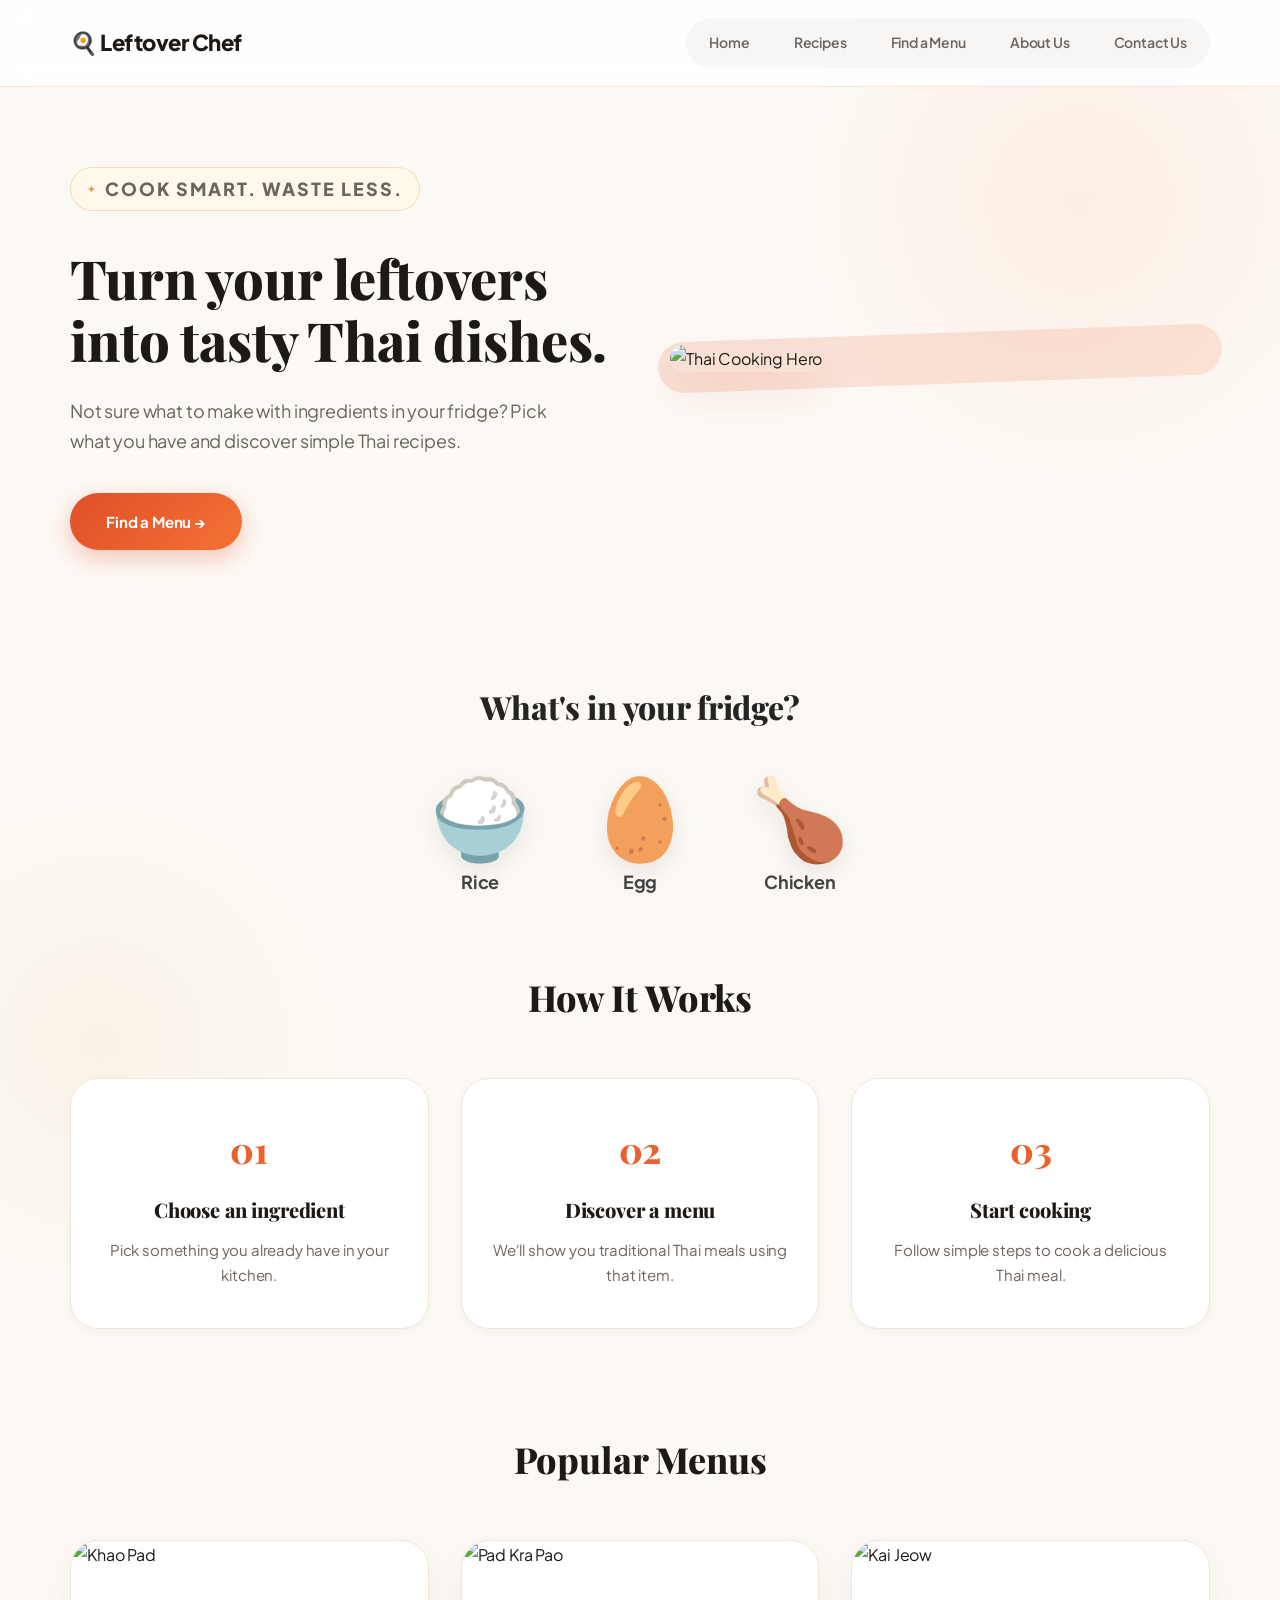
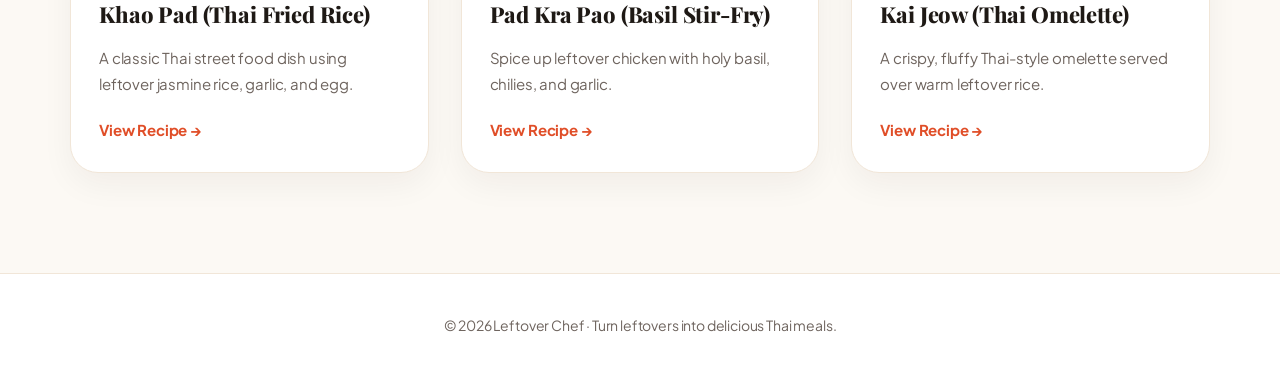
==== Leftover Chef/index.html @ 94677bb2 "Add files via upload" ====
<!DOCTYPE html>
<html lang="en">
<head>
    <meta charset="UTF-8">
    <meta name="viewport" content="width=device-width, initial-scale=1.0">
    <title>Leftover Chef - Turn Leftovers into Thai Meals</title>
    <link rel="stylesheet" href="style.css">
    <style>
        /* =========================================
           CARDLESS ANIMATED INGREDIENTS (NO KEYFRAMES)
           ========================================= */

        .animated-ingredients-container {
            max-width: 1000px;
            margin: 0 auto;
            padding: 50px 20px;
            text-align: center;
        }

        .animated-ingredients-container h2 {
            font-size: 32px;
            color: #242424;
            margin-bottom: 40px;
        }

        .ingredient-icon-group {
            display: flex;
            justify-content: center;
            align-items: center;
            gap: 60px;
            flex-wrap: wrap;
        }

        /* Individual Ingredient Link Wrappers */
        .ingredient-item {
            display: flex;
            flex-direction: column;
            align-items: center;
            text-decoration: none;
            color: #292929;
            cursor: pointer;
        }

        /* Raw Floating Icon Styling & Spring Transition */
        .ingredient-emoji {
            font-size: 80px;
            line-height: 1;
            margin-bottom: 12px;
            display: inline-block;
            filter: drop-shadow(0 8px 12px rgba(0, 0, 0, 0.08));
            /* Smooth spring physical movement */
            transition: transform 0.35s cubic-bezier(0.34, 1.56, 0.64, 1),
                        filter 0.35s ease;
        }

        .ingredient-label {
            font-size: 18px;
            font-weight: bold;
            color: #444;
            transition: color 0.3s ease, transform 0.3s ease;
        }

        /* Hover & Tap Movements for Each Specific Ingredient */
        
        /* 1. Rice Bowl: Lifts and tilts right */
        .ingredient-item:nth-child(1):hover .ingredient-emoji {
            transform: translateY(-16px) rotate(14deg) scale(1.25);
            filter: drop-shadow(0 16px 20px rgba(232, 93, 4, 0.25));
        }

        /* 2. Egg: Bounces high and tilts left */
        .ingredient-item:nth-child(2):hover .ingredient-emoji {
            transform: translateY(-20px) rotate(-18deg) scale(1.3);
            filter: drop-shadow(0 18px 22px rgba(232, 93, 4, 0.3));
        }

        /* 3. Chicken: Pops up and expands */
        .ingredient-item:nth-child(3):hover .ingredient-emoji {
            transform: translateY(-16px) rotate(12deg) scale(1.25);
            filter: drop-shadow(0 16px 20px rgba(232, 93, 4, 0.25));
        }

        /* Label Color Change on Hover */
        .ingredient-item:hover .ingredient-label {
            color: #e85d04;
            transform: translateY(-4px);
        }

        /* Responsive spacing for smaller screens */
        @media (max-width: 600px) {
            .ingredient-icon-group {
                gap: 35px;
            }
            .ingredient-emoji {
                font-size: 65px;
            }
        }
    </style>
</head>
<body>

    <header>
        <nav>
    <div class="logo">🍳 Leftover Chef</div>
    <div class="nav-links">
        <a href="index.html">Home</a>
        <a href="recipes.html">Recipes</a>
        <a href="ingredients.html">Find a Menu</a>
        <a href="about.html">About Us</a>
        <a href="contact.html">Contact Us</a>
    </div>
</nav>
    </header>

    <main>
        <section class="hero">
            <div class="hero-content">
                <p class="subtitle">COOK SMART. WASTE LESS.</p>
                <h1>Turn your leftovers into tasty Thai dishes.</h1>
                <p>Not sure what to make with ingredients in your fridge? Pick what you have and discover simple Thai recipes.</p>
                <a href="ingredients.html" class="button">Find a Menu →</a>
            </div>
            <div class="hero-image">
                <img src="https://img.magnific.com/free-photo/top-view-cropped-hands-senior-cook-unrecognizable-cutting-carrot-cooking-vegetable-stew_1098-20510.jpg?semt=ais_test_b&w=740&q=80" alt="Thai Cooking Hero">
            </div>
        </section>

        <!-- ==================== PURE ANIMATED INGREDIENTS (NO CARDS) ==================== -->
        <section class="animated-ingredients-container">
            <h2>What's in your fridge?</h2>
            <div class="ingredient-icon-group">
                
                <!-- Rice -->
                <a href="recipes.html#rice-recipes" class="ingredient-item">
                    <span class="ingredient-emoji">🍚</span>
                    <span class="ingredient-label">Rice</span>
                </a>

                <!-- Egg -->
                <a href="recipes.html#egg-recipes" class="ingredient-item">
                    <span class="ingredient-emoji">🥚</span>
                    <span class="ingredient-label">Egg</span>
                </a>

                <!-- Chicken -->
                <a href="recipes.html#chicken-recipes" class="ingredient-item">
                    <span class="ingredient-emoji">🍗</span>
                    <span class="ingredient-label">Chicken</span>
                </a>

            </div>
        </section>

        <section class="how-it-works">
            <h2>How It Works</h2>
            <div class="steps">
                <div class="step">
                    <span>01</span>
                    <h3>Choose an ingredient</h3>
                    <p>Pick something you already have in your kitchen.</p>
                </div>
                <div class="step">
                    <span>02</span>
                    <h3>Discover a menu</h3>
                    <p>We'll show you traditional Thai meals using that item.</p>
                </div>
                <div class="step">
                    <span>03</span>
                    <h3>Start cooking</h3>
                    <p>Follow simple steps to cook a delicious Thai meal.</p>
                </div>
            </div>
        </section>

        <section class="popular-recipes">
            <h2>Popular Menus</h2>
            <div class="recipe-cards">
                <div class="recipe-card">
                    <img src="https://thecinnamonjar.com/wp-content/uploads/2023/01/cooked-khao-pad-in-frying-pan.jpg" alt="Khao Pad">
                    <div class="recipe-info">
                        <h3>Khao Pad (Thai Fried Rice)</h3>
                        <p>A classic Thai street food dish using leftover jasmine rice, garlic, and egg.</p>
                        <a href="recipes.html#khao-pad">View Recipe →</a>
                    </div>
                </div>
                <div class="recipe-card">
                    <img src="https://thewoksoflife.com/wp-content/uploads/2016/09/pad-kra-pao-7.jpg" alt="Pad Kra Pao">
                    <div class="recipe-info">
                        <h3>Pad Kra Pao (Basil Stir-Fry)</h3>
                        <p>Spice up leftover chicken with holy basil, chilies, and garlic.</p>
                        <a href="recipes.html#pad-kra-pao">View Recipe →</a>
                    </div>
                </div>
                <div class="recipe-card">
                    <img src="https://www.cookingwithnart.com/wp-content/uploads/2020/02/Thai-Omelet-Kai-Jeow-2.jpg" alt="Kai Jeow">
                    <div class="recipe-info">
                        <h3>Kai Jeow (Thai Omelette)</h3>
                        <p>A crispy, fluffy Thai-style omelette served over warm leftover rice.</p>
                        <a href="recipes.html#kai-jeow">View Recipe →</a>
                    </div>
                </div>
            </div>
        </section>
    </main>

    <footer>
        <p>© 2026 Leftover Chef · Turn leftovers into delicious Thai meals.</p>
    </footer>

</body>
</html>
---- Leftover Chef/style.css ----
/* =========================================
   THEME: MODERN THAI BISTRO (LUXURY SPICE)
   ========================================= */

@import url('https://fonts.googleapis.com/css2?family=Plus+Jakarta+Sans:wght@400;500;600;700;800&family=Playfair+Display:ital,wght@0,600;0,800;1,600&display=swap');

:root {
    /* Rich Warm Color Palette */
    --bg-main: #fcf9f4;
    --bg-card: #ffffff;
    --bg-glass: rgba(255, 255, 255, 0.85);
    
    --primary-accent: #e04e28;
    --primary-hover: #c43b17;
    --primary-gradient: linear-gradient(135deg, #e04e28 0%, #f37335 100%);
    
    --gold-accent: #d4a359;
    --gold-light: #fff8eb;
    
    --border-color: #f1e6d8;
    --border-accent: rgba(224, 78, 40, 0.15);
    
    --text-dark: #1e1915;
    --text-muted: #6e645e;
    --text-light: #9c9189;

    /* Custom Elevation & Shadows */
    --shadow-sm: 0 4px 12px rgba(30, 25, 21, 0.03);
    --shadow-md: 0 10px 30px rgba(30, 25, 21, 0.06);
    --shadow-lg: 0 20px 40px rgba(220, 78, 40, 0.12);
    --shadow-card: 0 12px 32px rgba(30, 25, 21, 0.05);

    --radius-sm: 12px;
    --radius-md: 20px;
    --radius-lg: 28px;
    --radius-full: 999px;

    --font-heading: 'Playfair Display', Georgia, serif;
    --font-body: 'Plus Jakarta Sans', -apple-system, BlinkMacSystemFont, sans-serif;
}

/* =========================================
   GENERAL RESET & STICKY FOOTER SETUP
   ========================================= */
* {
    margin: 0;
    padding: 0;
    box-sizing: border-box;
}

body {
    background-color: var(--bg-main);
    color: var(--text-dark);
    font-family: var(--font-body);
    line-height: 1.7;
    letter-spacing: -0.01em;
    display: flex;
    flex-direction: column;
    min-height: 100vh;
    overflow-x: hidden;
    position: relative;
}

/* Decorative Background Glow Ambient Effects */
body::before {
    content: '';
    position: absolute;
    top: -100px;
    right: -100px;
    width: 600px;
    height: 600px;
    background: radial-gradient(circle, rgba(243, 115, 53, 0.08) 0%, rgba(252, 249, 244, 0) 70%);
    pointer-events: none;
    z-index: -1;
}

body::after {
    content: '';
    position: absolute;
    top: 40%;
    left: -150px;
    width: 500px;
    height: 500px;
    background: radial-gradient(circle, rgba(212, 163, 89, 0.08) 0%, rgba(252, 249, 244, 0) 70%);
    pointer-events: none;
    z-index: -1;
}

main {
    flex: 1;
}

/* Custom Scrollbar Styling */
::-webkit-scrollbar {
    width: 10px;
}
::-webkit-scrollbar-track {
    background: var(--bg-main);
}
::-webkit-scrollbar-thumb {
    background: #e2d7c7;
    border-radius: var(--radius-full);
}
::-webkit-scrollbar-thumb:hover {
    background: var(--gold-accent);
}

/* =========================================
   TYPOGRAPHY ENHANCEMENTS
   ========================================= */
h1, h2, h3 {
    font-family: var(--font-heading);
    color: var(--text-dark);
    font-weight: 800;
}

.subtitle {
    display: inline-flex;
    align-items: center;
    gap: 8px;
    color: var(--primary-accent);
    font-family: var(--font-body);
    font-weight: 800;
    font-size: 12px;
    letter-spacing: 2px;
    margin-bottom: 12px;
    text-transform: uppercase;
    background: var(--gold-light);
    padding: 6px 16px;
    border-radius: var(--radius-full);
    border: 1px solid rgba(212, 163, 89, 0.3);
}

.subtitle::before {
    content: '✦';
    font-size: 10px;
    color: var(--gold-accent);
}

/* Page Header Decoration */
.page-header {
    text-align: center;
    padding: 60px 20px 40px;
    max-width: 800px;
    margin: 0 auto;
    position: relative;
}

.page-header h1 {
    font-size: 42px;
    letter-spacing: -0.5px;
    position: relative;
    display: inline-block;
}

.page-header h1::after {
    content: '';
    display: block;
    width: 50px;
    height: 3px;
    background: var(--primary-gradient);
    margin: 12px auto 0;
    border-radius: var(--radius-full);
}

.page-header p {
    color: var(--text-muted);
    margin-top: 14px;
    font-size: 18px;
}

/* =========================================
   NAVIGATION & HEADER
   ========================================= */
header {
    background: var(--bg-glass);
    backdrop-filter: blur(12px);
    -webkit-backdrop-filter: blur(12px);
    border-bottom: 1px solid var(--border-color);
    position: sticky;
    top: 0;
    z-index: 100;
}

nav {
    max-width: 1200px;
    margin: 0 auto;
    padding: 18px 30px;
    display: flex;
    justify-content: space-between;
    align-items: center;
}

.logo {
    font-size: 22px;
    font-weight: 800;
    color: var(--text-dark);
    display: flex;
    align-items: center;
    gap: 8px;
    letter-spacing: -0.5px;
}

.nav-links {
    display: flex;
    gap: 8px;
    background: rgba(0, 0, 0, 0.03);
    padding: 5px;
    border-radius: var(--radius-full);
}

.nav-links a {
    text-decoration: none;
    color: var(--text-muted);
    font-weight: 600;
    font-size: 14px;
    padding: 8px 18px;
    border-radius: var(--radius-full);
    transition: all 0.3s cubic-bezier(0.4, 0, 0.2, 1);
}

.nav-links a:hover {
    color: var(--primary-accent);
}

.nav-links a.active {
    background: var(--bg-card);
    color: var(--primary-accent);
    box-shadow: var(--shadow-sm);
    font-weight: 700;
}

/* =========================================
   HERO SECTION
   ========================================= */
.hero {
    max-width: 1200px;
    margin: 0 auto;
    padding: 80px 30px;
    display: flex;
    align-items: center;
    gap: 60px;
}

.hero-content {
    flex: 1;
}

.hero-content h1 {
    font-size: 54px;
    line-height: 1.15;
    margin-bottom: 24px;
}

.hero-content p {
    font-size: 18px;
    color: var(--text-muted);
    margin-bottom: 36px;
    max-width: 500px;
}

.hero-image {
    flex: 1;
    position: relative;
}

/* Decorative Backdrop Badge on Hero Image */
.hero-image::before {
    content: '';
    position: absolute;
    inset: -12px;
    background: var(--primary-gradient);
    border-radius: 32px;
    opacity: 0.15;
    transform: rotate(-2deg);
    z-index: 0;
}

.hero-image img {
    position: relative;
    z-index: 1;
    width: 100%;
    border-radius: 24px;
    box-shadow: var(--shadow-lg);
    object-fit: cover;
    transition: transform 0.5s cubic-bezier(0.16, 1, 0.3, 1);
}

.hero-image:hover img {
    transform: scale(1.02) translateY(-4px);
}

/* Buttons Styling */
.button {
    display: inline-flex;
    align-items: center;
    gap: 8px;
    background: var(--primary-gradient);
    color: #ffffff;
    padding: 16px 36px;
    border-radius: var(--radius-full);
    text-decoration: none;
    font-weight: 700;
    font-size: 15px;
    transition: all 0.3s ease;
    box-shadow: 0 8px 24px rgba(224, 78, 40, 0.3);
}

.button:hover {
    transform: translateY(-3px);
    box-shadow: 0 12px 28px rgba(224, 78, 40, 0.4);
}

/* =========================================
   FIND A MENU / INGREDIENT CARDS (ingredients.html)
   ========================================= */
.ingredients {
    max-width: 1200px;
    margin: 0 auto 100px;
    padding: 0 30px;
}

.ingredient-grid {
    display: grid;
    grid-template-columns: repeat(3, 1fr);
    gap: 32px;
    margin-top: 30px;
}

.ingredient-card {
    background: var(--bg-card);
    border: 1px solid var(--border-color);
    border-radius: var(--radius-lg);
    padding: 48px 32px;
    text-align: center;
    text-decoration: none;
    color: var(--text-dark);
    box-shadow: var(--shadow-card);
    transition: all 0.4s cubic-bezier(0.16, 1, 0.3, 1);
    display: flex;
    flex-direction: column;
    align-items: center;
    position: relative;
    overflow: hidden;
}

/* Subtle top glow bar on hover */
.ingredient-card::before {
    content: '';
    position: absolute;
    top: 0;
    left: 0;
    right: 0;
    height: 4px;
    background: var(--primary-gradient);
    opacity: 0;
    transition: opacity 0.3s ease;
}

.ingredient-card:hover {
    transform: translateY(-8px);
    border-color: var(--border-accent);
    box-shadow: 0 20px 40px rgba(30, 25, 21, 0.08);
}

.ingredient-card:hover::before {
    opacity: 1;
}

.ingredient-icon {
    font-size: 68px;
    margin-bottom: 20px;
    display: inline-block;
    filter: drop-shadow(0 10px 12px rgba(0, 0, 0, 0.08));
    transition: transform 0.4s cubic-bezier(0.34, 1.56, 0.64, 1);
}

.ingredient-card:hover .ingredient-icon {
    transform: scale(1.2) translateY(-6px) rotate(6deg);
}

.ingredient-card h3 {
    font-size: 24px;
    margin-bottom: 8px;
}

.ingredient-card p {
    color: var(--primary-accent);
    font-weight: 700;
    font-size: 15px;
    display: inline-flex;
    align-items: center;
    gap: 4px;
}

/* =========================================
   ANIMATED INGREDIENTS (INDEX PAGE)
   ========================================= */
.animated-ingredients-container {
    max-width: 1000px;
    margin: 0 auto;
    padding: 40px 20px 80px;
    text-align: center;
}

.animated-ingredients-container h2 {
    font-size: 36px;
    margin-bottom: 50px;
}

.ingredient-icon-group {
    display: flex;
    justify-content: center;
    align-items: center;
    gap: 70px;
    flex-wrap: wrap;
}

.ingredient-item {
    display: flex;
    flex-direction: column;
    align-items: center;
    text-decoration: none;
    color: var(--text-dark);
}

.ingredient-emoji {
    font-size: 85px;
    line-height: 1;
    margin-bottom: 16px;
    display: inline-block;
    filter: drop-shadow(0 12px 18px rgba(30, 25, 21, 0.1));
    transition: transform 0.4s cubic-bezier(0.34, 1.56, 0.64, 1), filter 0.4s ease;
}

.ingredient-label {
    font-size: 18px;
    font-weight: 700;
    color: var(--text-dark);
    transition: all 0.3s ease;
}

.ingredient-item:hover .ingredient-label {
    color: var(--primary-accent);
    transform: translateY(-4px);
}

/* =========================================
   HOW IT WORKS SECTION
   ========================================= */
.how-it-works {
    max-width: 1200px;
    margin: 20px auto 100px;
    padding: 0 30px;
    text-align: center;
}

.how-it-works h2 {
    font-size: 36px;
    margin-bottom: 50px;
}

.steps {
    display: grid;
    grid-template-columns: repeat(3, 1fr);
    gap: 32px;
}

.step {
    background: var(--bg-card);
    border: 1px solid var(--border-color);
    padding: 40px 30px;
    border-radius: var(--radius-lg);
    box-shadow: var(--shadow-sm);
    position: relative;
    transition: transform 0.3s ease;
}

.step:hover {
    transform: translateY(-5px);
    box-shadow: var(--shadow-md);
}

.step span {
    font-family: var(--font-heading);
    font-size: 36px;
    font-weight: 800;
    background: var(--primary-gradient);
    -webkit-background-clip: text;
    -webkit-text-fill-color: transparent;
    display: block;
    margin-bottom: 12px;
}

.step h3 {
    font-size: 20px;
    margin-bottom: 10px;
}

.step p {
    color: var(--text-muted);
    font-size: 15px;
}

/* =========================================
   POPULAR RECIPES & CARDS
   ========================================= */
.popular-recipes {
    max-width: 1200px;
    margin: 0 auto 100px;
    padding: 0 30px;
}

.popular-recipes h2 {
    font-size: 36px;
    margin-bottom: 50px;
    text-align: center;
}

.recipe-cards {
    display: grid;
    grid-template-columns: repeat(3, 1fr);
    gap: 32px;
}

.recipe-card {
    background: var(--bg-card);
    border: 1px solid var(--border-color);
    border-radius: var(--radius-lg);
    overflow: hidden;
    transition: all 0.4s cubic-bezier(0.16, 1, 0.3, 1);
    box-shadow: var(--shadow-card);
}

.recipe-card:hover {
    transform: translateY(-8px);
    border-color: var(--border-accent);
    box-shadow: 0 20px 40px rgba(30, 25, 21, 0.1);
}

.recipe-card img {
    width: 100%;
    height: 220px;
    object-fit: cover;
    transition: transform 0.5s ease;
}

.recipe-card:hover img {
    transform: scale(1.05);
}

.recipe-info {
    padding: 28px;
}

.recipe-info h3 {
    font-size: 22px;
    margin-bottom: 12px;
}

.recipe-info p {
    color: var(--text-muted);
    font-size: 15px;
    margin-bottom: 20px;
}

.recipe-info a {
    color: var(--primary-accent);
    text-decoration: none;
    font-weight: 700;
    font-size: 15px;
    display: inline-flex;
    align-items: center;
    gap: 4px;
    transition: gap 0.2s ease;
}

.recipe-info a:hover {
    gap: 8px;
}

/* =========================================
   RECIPE DETAILS (recipes.html)
   ========================================= */
.recipe-section {
    max-width: 1000px;
    margin: 0 auto 100px;
    padding: 0 20px;
}

.section-heading {
    text-align: center;
    margin-bottom: 50px;
}

.section-heading span {
    font-size: 48px;
    display: block;
    margin-bottom: 8px;
}

.section-heading h1 {
    font-size: 36px;
    margin-bottom: 8px;
}

.section-heading p {
    color: var(--text-muted);
    font-size: 17px;
}

.recipe-detail {
    background: var(--bg-card);
    border: 1px solid var(--border-color);
    border-radius: var(--radius-lg);
    display: flex;
    margin-bottom: 48px;
    overflow: hidden;
    box-shadow: var(--shadow-card);
}

.recipe-detail-image {
    flex: 1;
    min-height: 350px;
}

.recipe-detail-image img {
    width: 100%;
    height: 100%;
    object-fit: cover;
}

.recipe-detail-content {
    flex: 1.3;
    padding: 44px;
}

.recipe-detail-content h1 {
    font-size: 28px;
    margin: 8px 0 12px;
}

.recipe-detail-content p {
    color: var(--text-muted);
    font-size: 16px;
}

.recipe-detail-content h3 {
    font-size: 18px;
    margin-top: 28px;
    margin-bottom: 12px;
    color: var(--primary-accent);
    display: flex;
    align-items: center;
    gap: 8px;
}

.recipe-detail-content ul,
.recipe-detail-content ol {
    padding-left: 20px;
    color: var(--text-muted);
}

.recipe-detail-content li {
    margin-bottom: 8px;
    font-size: 15px;
}

/* =========================================
   CONTACT PAGE FORM
   ========================================= */
.contact-section {
    max-width: 720px;
    margin: 0 auto 100px;
    padding: 0 30px;
}

.contact-intro {
    text-align: center;
    margin-bottom: 40px;
}

.contact-form {
    background: var(--bg-card);
    border: 1px solid var(--border-color);
    border-radius: var(--radius-lg);
    padding: 48px;
    box-shadow: var(--shadow-card);
    display: flex;
    flex-direction: column;
    gap: 20px;
}

.contact-form label {
    font-weight: 700;
    font-size: 13px;
    color: var(--text-dark);
    text-transform: uppercase;
    letter-spacing: 0.5px;
}

.contact-form input,
.contact-form textarea {
    width: 100%;
    padding: 16px 20px;
    border: 1.5px solid var(--border-color);
    border-radius: var(--radius-sm);
    background: var(--bg-main);
    color: var(--text-dark);
    font-family: var(--font-body);
    font-size: 15px;
    outline: none;
    transition: all 0.3s ease;
}

.contact-form input:focus,
.contact-form textarea:focus {
    border-color: var(--primary-accent);
    background: #ffffff;
    box-shadow: 0 0 0 4px rgba(224, 78, 40, 0.1);
}

.contact-form button {
    background: var(--primary-gradient);
    color: #ffffff;
    border: none;
    padding: 18px;
    border-radius: var(--radius-full);
    font-weight: 700;
    font-size: 16px;
    cursor: pointer;
    transition: all 0.3s ease;
    box-shadow: 0 8px 20px rgba(224, 78, 40, 0.25);
    margin-top: 10px;
}

.contact-form button:hover {
    transform: translateY(-2px);
    box-shadow: 0 12px 24px rgba(224, 78, 40, 0.35);
}

/* =========================================
   ABOUT PAGE
   ========================================= */
.about-section {
    max-width: 1200px;
    margin: 0 auto 100px;
    padding: 0 30px;
    display: flex;
    align-items: center;
    gap: 60px;
}

.about-content {
    flex: 1.2;
}

.about-content h2 {
    font-size: 36px;
    margin-bottom: 24px;
}

.about-content p {
    font-size: 17px;
    color: var(--text-muted);
    margin-bottom: 20px;
    line-height: 1.8;
}

.about-image {
    flex: 1;
}

.about-image img {
    width: 100%;
    border-radius: var(--radius-lg);
    box-shadow: var(--shadow-card);
    object-fit: cover;
}

.values-section {
    max-width: 1200px;
    margin: 0 auto 100px;
    padding: 0 30px;
    text-align: center;
}

.values-section h2 {
    font-size: 36px;
    margin-bottom: 50px;
}

.values-grid {
    display: grid;
    grid-template-columns: repeat(3, 1fr);
    gap: 32px;
}

.value-card {
    background: var(--bg-card);
    border: 1px solid var(--border-color);
    border-radius: var(--radius-lg);
    padding: 44px 30px;
    box-shadow: var(--shadow-card);
    transition: transform 0.3s ease;
}

.value-card:hover {
    transform: translateY(-6px);
}

.value-icon {
    font-size: 52px;
    display: block;
    margin-bottom: 16px;
}

.value-card h3 {
    font-size: 22px;
    margin-bottom: 12px;
}

.value-card p {
    color: var(--text-muted);
    font-size: 15px;
}

.about-cta {
    max-width: 1000px;
    margin: 0 auto 100px;
    padding: 60px 40px;
    background: linear-gradient(135deg, #ffffff 0%, #fff8eb 100%);
    border: 1px solid var(--border-color);
    border-radius: var(--radius-lg);
    text-align: center;
    box-shadow: var(--shadow-card);
}

.about-cta h2 {
    font-size: 32px;
    margin-bottom: 12px;
}

.about-cta p {
    color: var(--text-muted);
    font-size: 18px;
    margin-bottom: 30px;
}

/* =========================================
   FOOTER (ALWAYS LOCKED AT BOTTOM)
   ========================================= */
footer {
    text-align: center;
    padding: 40px 20px;
    border-top: 1px solid var(--border-color);
    background: var(--bg-card);
    color: var(--text-muted);
    font-size: 14px;
    margin-top: auto;
}

/* =========================================
   RESPONSIVE DESIGN BREAKPOINTS
   ========================================= */
@media (max-width: 992px) {
    .hero,
    .about-section {
        flex-direction: column;
        text-align: center;
    }
    .hero-content p {
        margin: 0 auto 36px;
    }
    .steps, 
    .recipe-cards,
    .ingredient-grid,
    .values-grid {
        grid-template-columns: 1fr;
    }
    .recipe-detail {
        flex-direction: column;
    }
    .recipe-detail-image {
        min-height: 260px;
    }
}

@media (max-width: 600px) {
    nav {
        flex-direction: column;
        gap: 16px;
    }
    .hero-content h1 {
        font-size: 38px;
    }
    .ingredient-icon-group {
        gap: 40px;
    }
    .ingredient-emoji {
        font-size: 65px;
    }
    .contact-form {
        padding: 28px 20px;
    }
}
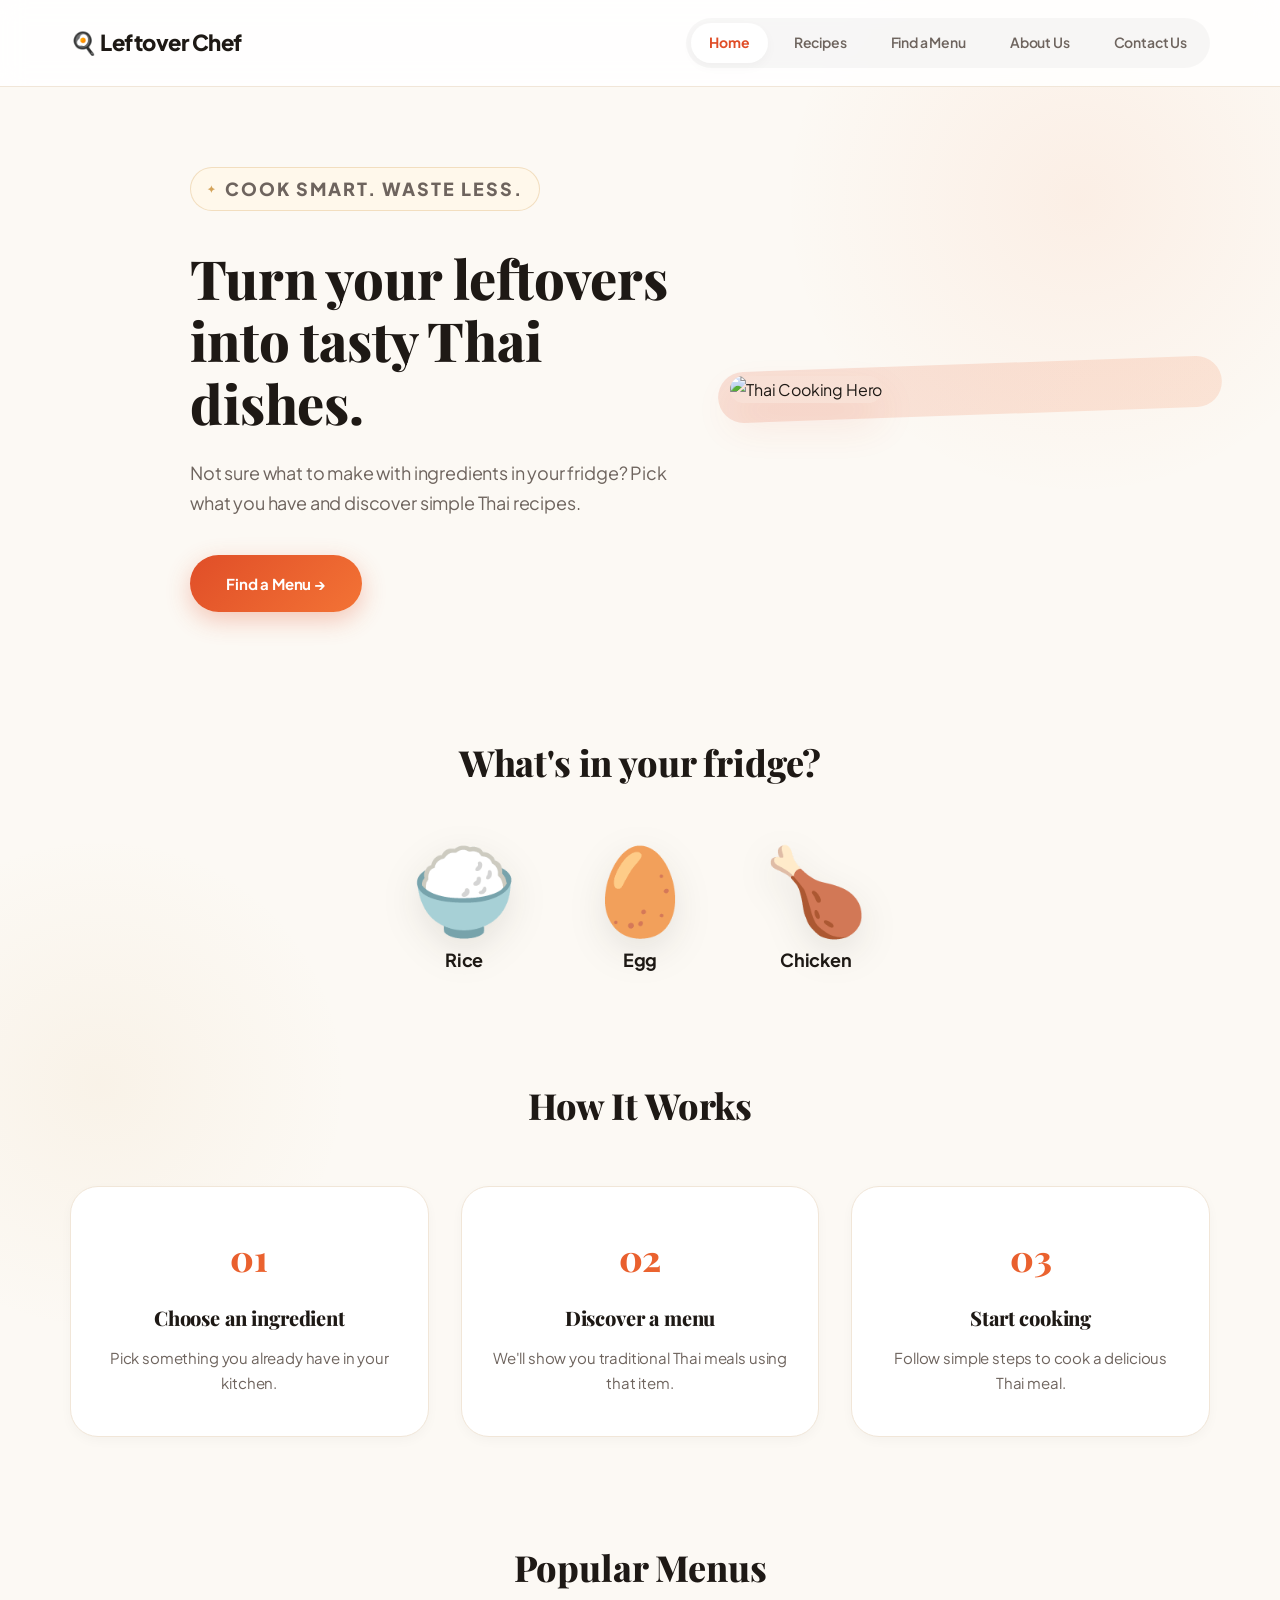
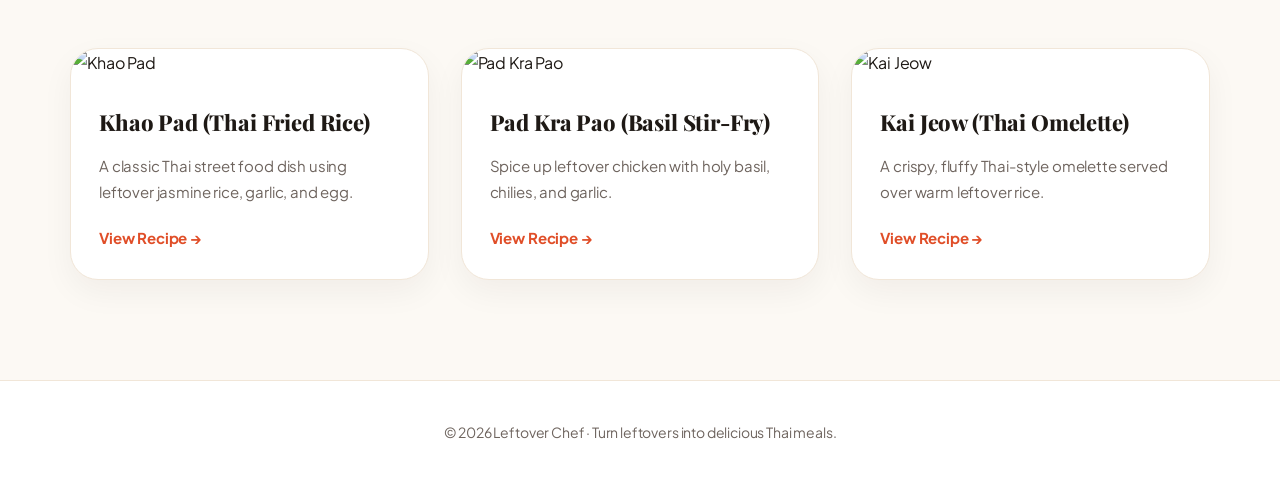
==== commit 3c0aad2b: "Update index.html Removed unnecessary inline styles and added decorative elements to enhance the lay" ====
--- a/Leftover Chef/index.html
+++ b/Leftover Chef/index.html
@@ -1,211 +1,124 @@
 <!DOCTYPE html>
 <html lang="en">
 <head>
-    <meta charset="UTF-8">
-    <meta name="viewport" content="width=device-width, initial-scale=1.0">
-    <title>Leftover Chef - Turn Leftovers into Thai Meals</title>
-    <link rel="stylesheet" href="style.css">
-    <style>
-        /* =========================================
-           CARDLESS ANIMATED INGREDIENTS (NO KEYFRAMES)
-           ========================================= */
-
-        .animated-ingredients-container {
-            max-width: 1000px;
-            margin: 0 auto;
-            padding: 50px 20px;
-            text-align: center;
-        }
-
-        .animated-ingredients-container h2 {
-            font-size: 32px;
-            color: #242424;
-            margin-bottom: 40px;
-        }
-
-        .ingredient-icon-group {
-            display: flex;
-            justify-content: center;
-            align-items: center;
-            gap: 60px;
-            flex-wrap: wrap;
-        }
-
-        /* Individual Ingredient Link Wrappers */
-        .ingredient-item {
-            display: flex;
-            flex-direction: column;
-            align-items: center;
-            text-decoration: none;
-            color: #292929;
-            cursor: pointer;
-        }
-
-        /* Raw Floating Icon Styling & Spring Transition */
-        .ingredient-emoji {
-            font-size: 80px;
-            line-height: 1;
-            margin-bottom: 12px;
-            display: inline-block;
-            filter: drop-shadow(0 8px 12px rgba(0, 0, 0, 0.08));
-            /* Smooth spring physical movement */
-            transition: transform 0.35s cubic-bezier(0.34, 1.56, 0.64, 1),
-                        filter 0.35s ease;
-        }
-
-        .ingredient-label {
-            font-size: 18px;
-            font-weight: bold;
-            color: #444;
-            transition: color 0.3s ease, transform 0.3s ease;
-        }
-
-        /* Hover & Tap Movements for Each Specific Ingredient */
-        
-        /* 1. Rice Bowl: Lifts and tilts right */
-        .ingredient-item:nth-child(1):hover .ingredient-emoji {
-            transform: translateY(-16px) rotate(14deg) scale(1.25);
-            filter: drop-shadow(0 16px 20px rgba(232, 93, 4, 0.25));
-        }
-
-        /* 2. Egg: Bounces high and tilts left */
-        .ingredient-item:nth-child(2):hover .ingredient-emoji {
-            transform: translateY(-20px) rotate(-18deg) scale(1.3);
-            filter: drop-shadow(0 18px 22px rgba(232, 93, 4, 0.3));
-        }
-
-        /* 3. Chicken: Pops up and expands */
-        .ingredient-item:nth-child(3):hover .ingredient-emoji {
-            transform: translateY(-16px) rotate(12deg) scale(1.25);
-            filter: drop-shadow(0 16px 20px rgba(232, 93, 4, 0.25));
-        }
-
-        /* Label Color Change on Hover */
-        .ingredient-item:hover .ingredient-label {
-            color: #e85d04;
-            transform: translateY(-4px);
-        }
-
-        /* Responsive spacing for smaller screens */
-        @media (max-width: 600px) {
-            .ingredient-icon-group {
-                gap: 35px;
-            }
-            .ingredient-emoji {
-                font-size: 65px;
-            }
-        }
-    </style>
+  <meta charset="UTF-8">
+  <meta name="viewport" content="width=device-width, initial-scale=1.0">
+  <title>Leftover Chef - Turn Leftovers into Thai Meals</title>
+  <link rel="stylesheet" href="style.css">
 </head>
 <body>
 
-    <header>
-        <nav>
-    <div class="logo">🍳 Leftover Chef</div>
-    <div class="nav-links">
-        <a href="index.html">Home</a>
+  <header>
+    <nav>
+      <div class="logo">🍳 Leftover Chef</div>
+      <div class="nav-links">
+        <a href="index.html" class="active">Home</a>
         <a href="recipes.html">Recipes</a>
         <a href="ingredients.html">Find a Menu</a>
         <a href="about.html">About Us</a>
         <a href="contact.html">Contact Us</a>
-    </div>
-</nav>
-    </header>
+      </div>
+    </nav>
+  </header>
 
-    <main>
-        <section class="hero">
-            <div class="hero-content">
-                <p class="subtitle">COOK SMART. WASTE LESS.</p>
-                <h1>Turn your leftovers into tasty Thai dishes.</h1>
-                <p>Not sure what to make with ingredients in your fridge? Pick what you have and discover simple Thai recipes.</p>
-                <a href="ingredients.html" class="button">Find a Menu →</a>
-            </div>
-            <div class="hero-image">
-                <img src="https://img.magnific.com/free-photo/top-view-cropped-hands-senior-cook-unrecognizable-cutting-carrot-cooking-vegetable-stew_1098-20510.jpg?semt=ais_test_b&w=740&q=80" alt="Thai Cooking Hero">
-            </div>
-        </section>
+  <main>
+    <!-- HERO SECTION -->
+    <section class="hero decor-container">
+      <div class="decor-orb orb-1"></div>
+      <div class="decor-shape shape-circle-lg"></div>
 
-        <!-- ==================== PURE ANIMATED INGREDIENTS (NO CARDS) ==================== -->
-        <section class="animated-ingredients-container">
-            <h2>What's in your fridge?</h2>
-            <div class="ingredient-icon-group">
-                
-                <!-- Rice -->
-                <a href="recipes.html#rice-recipes" class="ingredient-item">
-                    <span class="ingredient-emoji">🍚</span>
-                    <span class="ingredient-label">Rice</span>
-                </a>
+      <div class="hero-content">
+        <p class="subtitle">COOK SMART. WASTE LESS.</p>
+        <h1>Turn your leftovers into tasty Thai dishes.</h1>
+        <p>Not sure what to make with ingredients in your fridge? Pick what you have and discover simple Thai recipes.</p>
+        <a href="ingredients.html" class="button">Find a Menu →</a>
+      </div>
+      <div class="hero-image">
+        <img src="https://img.magnific.com/free-photo/top-view-cropped-hands-senior-cook-unrecognizable-cutting-carrot-cooking-vegetable-stew_1098-20510.jpg?semt=ais_test_b&w=740&q=80" alt="Thai Cooking Hero">
+      </div>
+    </section>
 
-                <!-- Egg -->
-                <a href="recipes.html#egg-recipes" class="ingredient-item">
-                    <span class="ingredient-emoji">🥚</span>
-                    <span class="ingredient-label">Egg</span>
-                </a>
+    <!-- ANIMATED INGREDIENTS SECTION -->
+    <section class="animated-ingredients-container decor-container">
+      <div class="decor-shape shape-ring"></div>
+      <h2>What's in your fridge?</h2>
+      <div class="ingredient-icon-group">
+        <a href="recipes.html#rice-recipes" class="ingredient-item">
+          <span class="ingredient-emoji">🍚</span>
+          <span class="ingredient-label">Rice</span>
+        </a>
+        <a href="recipes.html#egg-recipes" class="ingredient-item">
+          <span class="ingredient-emoji">🥚</span>
+          <span class="ingredient-label">Egg</span>
+        </a>
+        <a href="recipes.html#chicken-recipes" class="ingredient-item">
+          <span class="ingredient-emoji">🍗</span>
+          <span class="ingredient-label">Chicken</span>
+        </a>
+      </div>
+    </section>
 
-                <!-- Chicken -->
-                <a href="recipes.html#chicken-recipes" class="ingredient-item">
-                    <span class="ingredient-emoji">🍗</span>
-                    <span class="ingredient-label">Chicken</span>
-                </a>
+    <!-- HOW IT WORKS SECTION -->
+    <section class="how-it-works decor-container">
+      <div class="decor-shape shape-dots"></div>
+      <h2>How It Works</h2>
+      <div class="steps">
+        <div class="step">
+          <span>01</span>
+          <h3>Choose an ingredient</h3>
+          <p>Pick something you already have in your kitchen.</p>
+        </div>
+        <div class="step">
+          <span>02</span>
+          <h3>Discover a menu</h3>
+          <p>We'll show you traditional Thai meals using that item.</p>
+        </div>
+        <div class="step">
+          <span>03</span>
+          <h3>Start cooking</h3>
+          <p>Follow simple steps to cook a delicious Thai meal.</p>
+        </div>
+      </div>
+    </section>
 
-            </div>
-        </section>
+    <!-- POPULAR RECIPES SECTION -->
+    <section class="popular-recipes decor-container">
+      <div class="decor-orb orb-2"></div>
+      <div class="decor-shape shape-square"></div>
 
-        <section class="how-it-works">
-            <h2>How It Works</h2>
-            <div class="steps">
-                <div class="step">
-                    <span>01</span>
-                    <h3>Choose an ingredient</h3>
-                    <p>Pick something you already have in your kitchen.</p>
-                </div>
-                <div class="step">
-                    <span>02</span>
-                    <h3>Discover a menu</h3>
-                    <p>We'll show you traditional Thai meals using that item.</p>
-                </div>
-                <div class="step">
-                    <span>03</span>
-                    <h3>Start cooking</h3>
-                    <p>Follow simple steps to cook a delicious Thai meal.</p>
-                </div>
-            </div>
-        </section>
+      <h2>Popular Menus</h2>
+      <div class="recipe-cards">
+        <div class="recipe-card">
+          <img src="https://thecinnamonjar.com/wp-content/uploads/2023/01/cooked-khao-pad-in-frying-pan.jpg" alt="Khao Pad">
+          <div class="recipe-info">
+            <h3>Khao Pad (Thai Fried Rice)</h3>
+            <p>A classic Thai street food dish using leftover jasmine rice, garlic, and egg.</p>
+            <a href="recipes.html#khao-pad">View Recipe →</a>
+          </div>
+        </div>
+        <div class="recipe-card">
+          <img src="https://thewoksoflife.com/wp-content/uploads/2016/09/pad-kra-pao-7.jpg" alt="Pad Kra Pao">
+          <div class="recipe-info">
+            <h3>Pad Kra Pao (Basil Stir-Fry)</h3>
+            <p>Spice up leftover chicken with holy basil, chilies, and garlic.</p>
+            <a href="recipes.html#pad-kra-pao">View Recipe →</a>
+          </div>
+        </div>
+        <div class="recipe-card">
+          <img src="https://www.cookingwithnart.com/wp-content/uploads/2020/02/Thai-Omelet-Kai-Jeow-2.jpg" alt="Kai Jeow">
+          <div class="recipe-info">
+            <h3>Kai Jeow (Thai Omelette)</h3>
+            <p>A crispy, fluffy Thai-style omelette served over warm leftover rice.</p>
+            <a href="recipes.html#kai-jeow">View Recipe →</a>
+          </div>
+        </div>
+      </div>
+    </section>
+  </main>
 
-        <section class="popular-recipes">
-            <h2>Popular Menus</h2>
-            <div class="recipe-cards">
-                <div class="recipe-card">
-                    <img src="https://thecinnamonjar.com/wp-content/uploads/2023/01/cooked-khao-pad-in-frying-pan.jpg" alt="Khao Pad">
-                    <div class="recipe-info">
-                        <h3>Khao Pad (Thai Fried Rice)</h3>
-                        <p>A classic Thai street food dish using leftover jasmine rice, garlic, and egg.</p>
-                        <a href="recipes.html#khao-pad">View Recipe →</a>
-                    </div>
-                </div>
-                <div class="recipe-card">
-                    <img src="https://thewoksoflife.com/wp-content/uploads/2016/09/pad-kra-pao-7.jpg" alt="Pad Kra Pao">
-                    <div class="recipe-info">
-                        <h3>Pad Kra Pao (Basil Stir-Fry)</h3>
-                        <p>Spice up leftover chicken with holy basil, chilies, and garlic.</p>
-                        <a href="recipes.html#pad-kra-pao">View Recipe →</a>
-                    </div>
-                </div>
-                <div class="recipe-card">
-                    <img src="https://www.cookingwithnart.com/wp-content/uploads/2020/02/Thai-Omelet-Kai-Jeow-2.jpg" alt="Kai Jeow">
-                    <div class="recipe-info">
-                        <h3>Kai Jeow (Thai Omelette)</h3>
-                        <p>A crispy, fluffy Thai-style omelette served over warm leftover rice.</p>
-                        <a href="recipes.html#kai-jeow">View Recipe →</a>
-                    </div>
-                </div>
-            </div>
-        </section>
-    </main>
-
-    <footer>
-        <p>© 2026 Leftover Chef · Turn leftovers into delicious Thai meals.</p>
-    </footer>
+  <footer>
+    <p>© 2026 Leftover Chef · Turn leftovers into delicious Thai meals.</p>
+  </footer>
 
 </body>
-</html>+</html>
--- a/Leftover Chef/style.css
+++ b/Leftover Chef/style.css
@@ -129,6 +129,7 @@
     padding: 6px 16px;
     border-radius: var(--radius-full);
     border: 1px solid rgba(212, 163, 89, 0.3);
+    width: fit-content;
 }
 
 .subtitle::before {
@@ -137,13 +138,16 @@
     color: var(--gold-accent);
 }
 
-/* Page Header Decoration */
+/* Page Header Decoration & Layout */
 .page-header {
     text-align: center;
     padding: 60px 20px 40px;
     max-width: 800px;
     margin: 0 auto;
     position: relative;
+    display: flex;
+    flex-direction: column;
+    align-items: center;
 }
 
 .page-header h1 {
@@ -264,7 +268,6 @@
     position: relative;
 }
 
-/* Decorative Backdrop Badge on Hero Image */
 .hero-image::before {
     content: '';
     position: absolute;
@@ -344,7 +347,6 @@
     overflow: hidden;
 }
 
-/* Subtle top glow bar on hover */
 .ingredient-card::before {
     content: '';
     position: absolute;
@@ -903,4 +905,4 @@
     .contact-form {
         padding: 28px 20px;
     }
-}+}
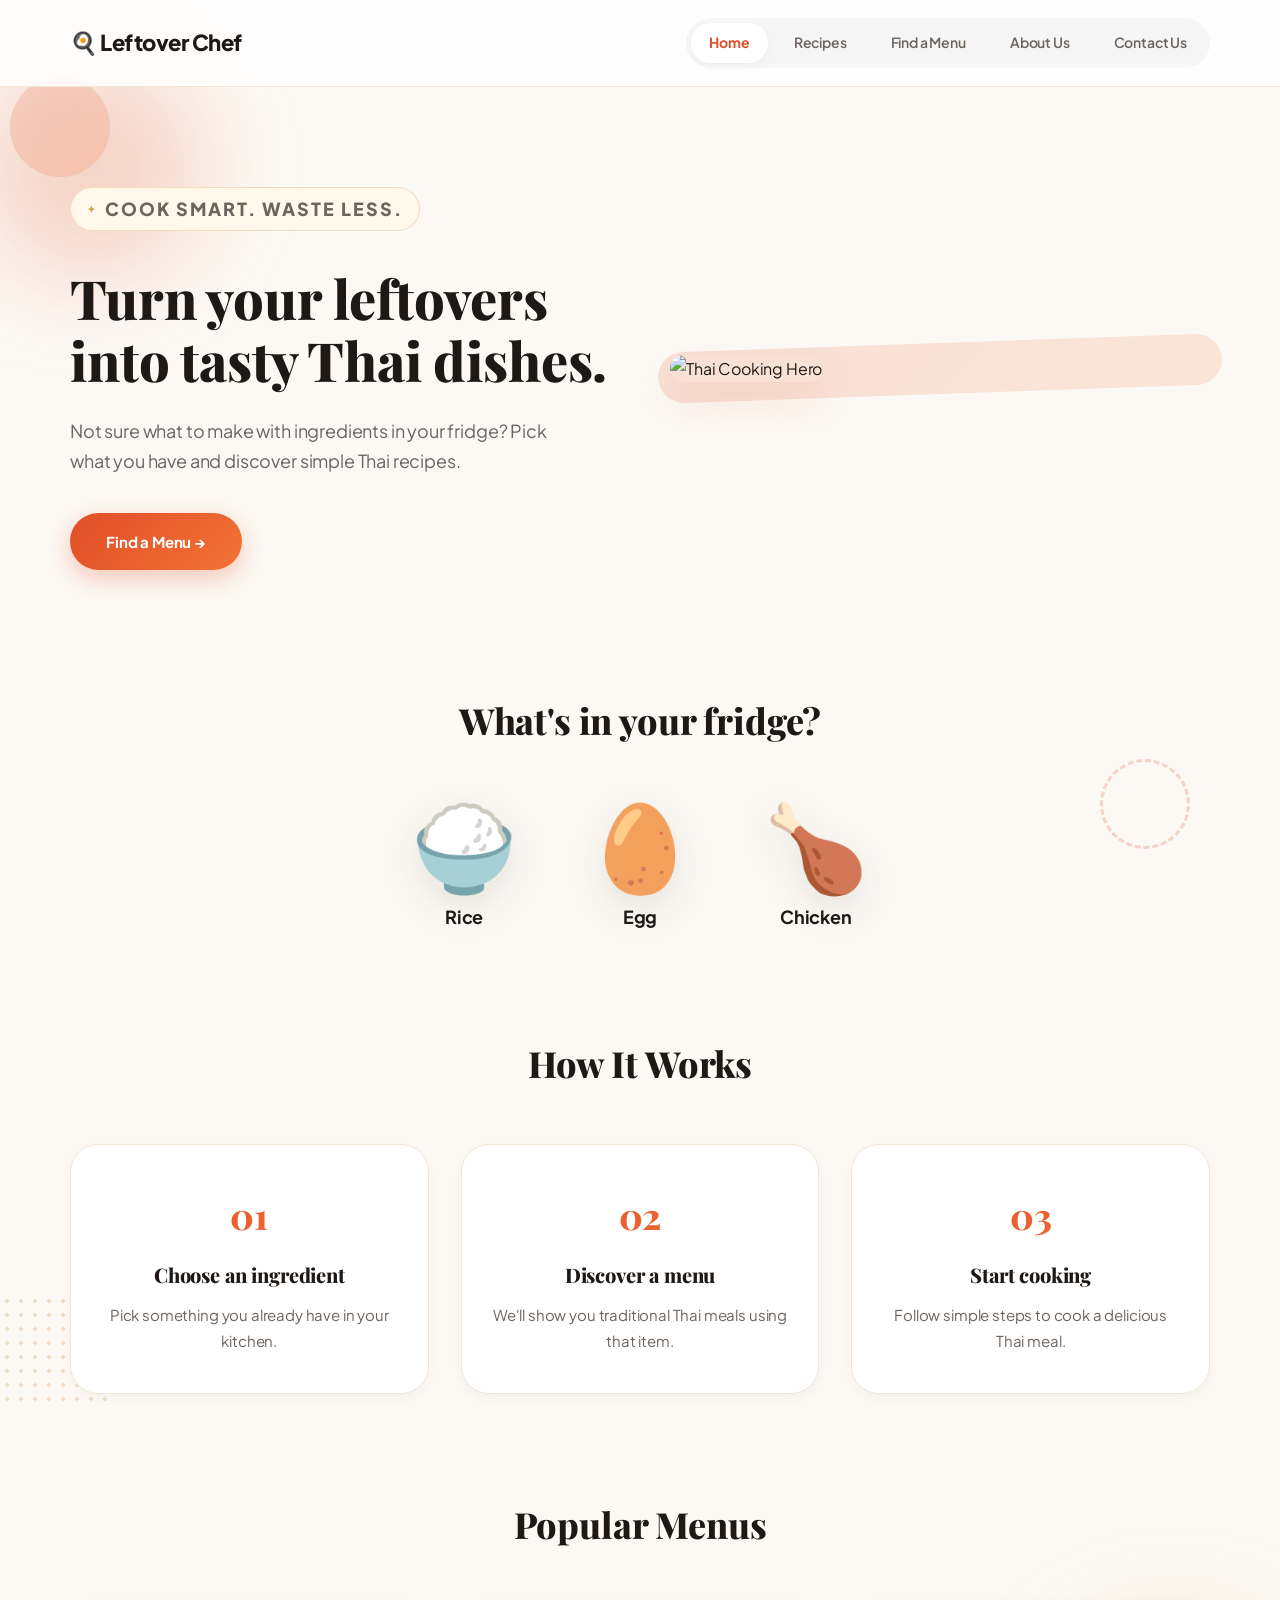
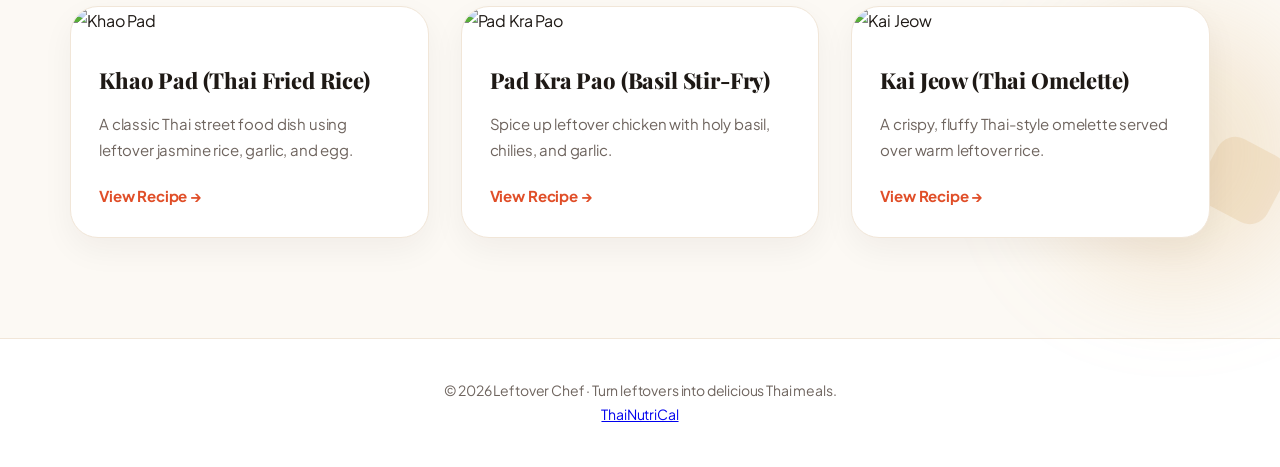
==== commit 94eabf36: "Update index.html Added a link to ThaiNutriCal in the footer." ====
--- a/Leftover Chef/index.html
+++ b/Leftover Chef/index.html
@@ -118,6 +118,7 @@
 
   <footer>
     <p>© 2026 Leftover Chef · Turn leftovers into delicious Thai meals.</p>
+    <a href="https://bhubejh.github.io/ThaiNutriCal/home.html">ThaiNutriCal</a>
   </footer>
 
 </body>
--- a/Leftover Chef/style.css
+++ b/Leftover Chef/style.css
@@ -1,908 +1,1348 @@
 /* =========================================
-   THEME: MODERN THAI BISTRO (LUXURY SPICE)
-   ========================================= */
+ THEME: MODERN THAI BISTRO (LUXURY SPICE)
+ ========================================= */
 
 @import url('https://fonts.googleapis.com/css2?family=Plus+Jakarta+Sans:wght@400;500;600;700;800&family=Playfair+Display:ital,wght@0,600;0,800;1,600&display=swap');
 
 :root {
-    /* Rich Warm Color Palette */
-    --bg-main: #fcf9f4;
-    --bg-card: #ffffff;
-    --bg-glass: rgba(255, 255, 255, 0.85);
-    
-    --primary-accent: #e04e28;
-    --primary-hover: #c43b17;
-    --primary-gradient: linear-gradient(135deg, #e04e28 0%, #f37335 100%);
-    
-    --gold-accent: #d4a359;
-    --gold-light: #fff8eb;
-    
-    --border-color: #f1e6d8;
-    --border-accent: rgba(224, 78, 40, 0.15);
-    
-    --text-dark: #1e1915;
-    --text-muted: #6e645e;
-    --text-light: #9c9189;
-
-    /* Custom Elevation & Shadows */
-    --shadow-sm: 0 4px 12px rgba(30, 25, 21, 0.03);
-    --shadow-md: 0 10px 30px rgba(30, 25, 21, 0.06);
-    --shadow-lg: 0 20px 40px rgba(220, 78, 40, 0.12);
-    --shadow-card: 0 12px 32px rgba(30, 25, 21, 0.05);
-
-    --radius-sm: 12px;
-    --radius-md: 20px;
-    --radius-lg: 28px;
-    --radius-full: 999px;
-
-    --font-heading: 'Playfair Display', Georgia, serif;
-    --font-body: 'Plus Jakarta Sans', -apple-system, BlinkMacSystemFont, sans-serif;
-}
-
-/* =========================================
-   GENERAL RESET & STICKY FOOTER SETUP
-   ========================================= */
+  /* Rich Warm Color Palette */
+  --bg-main: #fcf9f4;
+  --bg-card: #ffffff;
+  --bg-glass: rgba(255, 255, 255, 0.85);
+
+  --primary-accent: #e04e28;
+  --primary-hover: #c43b17;
+  --primary-gradient: linear-gradient(135deg, #e04e28 0%, #f37335 100%);
+
+  --gold-accent: #d4a359;
+  --gold-light: #fff8eb;
+
+  --border-color: #f1e6d8;
+  --border-accent: rgba(224, 78, 40, 0.15);
+
+  --text-dark: #1e1915;
+  --text-muted: #6e645e;
+  --text-light: #9c9189;
+
+  /* Custom Elevation & Shadows */
+  --shadow-sm: 0 4px 12px rgba(30, 25, 21, 0.03);
+  --shadow-md: 0 10px 30px rgba(30, 25, 21, 0.06);
+  --shadow-lg: 0 20px 40px rgba(220, 78, 40, 0.12);
+  --shadow-card: 0 12px 32px rgba(30, 25, 21, 0.05);
+
+  --radius-sm: 12px;
+  --radius-md: 20px;
+  --radius-lg: 28px;
+  --radius-full: 999px;
+
+  --font-heading: 'Playfair Display', Georgia, serif;
+  --font-body: 'Plus Jakarta Sans', -apple-system, BlinkMacSystemFont, sans-serif;
+}
+
+/* =========================================
+ GENERAL RESET & STICKY FOOTER SETUP
+ ========================================= */
 * {
-    margin: 0;
-    padding: 0;
-    box-sizing: border-box;
+  margin: 0;
+  padding: 0;
+  box-sizing: border-box;
 }
 
 body {
-    background-color: var(--bg-main);
-    color: var(--text-dark);
-    font-family: var(--font-body);
-    line-height: 1.7;
-    letter-spacing: -0.01em;
-    display: flex;
-    flex-direction: column;
-    min-height: 100vh;
-    overflow-x: hidden;
-    position: relative;
-}
-
-/* Decorative Background Glow Ambient Effects */
-body::before {
-    content: '';
-    position: absolute;
-    top: -100px;
-    right: -100px;
-    width: 600px;
-    height: 600px;
-    background: radial-gradient(circle, rgba(243, 115, 53, 0.08) 0%, rgba(252, 249, 244, 0) 70%);
-    pointer-events: none;
-    z-index: -1;
-}
-
-body::after {
-    content: '';
-    position: absolute;
-    top: 40%;
-    left: -150px;
-    width: 500px;
-    height: 500px;
-    background: radial-gradient(circle, rgba(212, 163, 89, 0.08) 0%, rgba(252, 249, 244, 0) 70%);
-    pointer-events: none;
-    z-index: -1;
+  background-color: var(--bg-main);
+  color: var(--text-dark);
+  font-family: var(--font-body);
+  line-height: 1.7;
+  letter-spacing: -0.01em;
+  display: flex;
+  flex-direction: column;
+  min-height: 100vh;
+  overflow-x: hidden;
+  position: relative;
 }
 
 main {
-    flex: 1;
+  flex: 1;
 }
 
 /* Custom Scrollbar Styling */
 ::-webkit-scrollbar {
-    width: 10px;
+  width: 10px;
 }
 ::-webkit-scrollbar-track {
-    background: var(--bg-main);
+  background: var(--bg-main);
 }
 ::-webkit-scrollbar-thumb {
-    background: #e2d7c7;
-    border-radius: var(--radius-full);
+  background: #e2d7c7;
+  border-radius: var(--radius-full);
 }
 ::-webkit-scrollbar-thumb:hover {
-    background: var(--gold-accent);
-}
-
-/* =========================================
-   TYPOGRAPHY ENHANCEMENTS
-   ========================================= */
+  background: var(--gold-accent);
+}
+
+/* =========================================
+ GLOBAL DECORATIVE SHAPES & ANIMATIONS
+ ========================================= */
+.decor-container {
+  position: relative;
+  z-index: 1;
+}
+
+/* Glowing Soft Orbs */
+.decor-orb {
+  position: absolute;
+  border-radius: 50%;
+  pointer-events: none;
+  z-index: -2;
+  filter: blur(50px);
+}
+
+.orb-1 {
+  top: -30px;
+  left: -60px;
+  width: 220px;
+  height: 220px;
+  background: rgba(224, 78, 40, 0.22);
+  animation: floatLight 8s ease-in-out infinite alternate;
+}
+
+.orb-2 {
+  bottom: -40px;
+  right: -60px;
+  width: 250px;
+  height: 250px;
+  background: rgba(212, 163, 89, 0.22);
+  animation: floatLight 10s ease-in-out infinite alternate-reverse;
+}
+
+/* Geometric Floating Objects */
+.decor-shape {
+  position: absolute;
+  pointer-events: none;
+  z-index: -1;
+}
+
+.shape-circle-lg {
+  top: -10px;
+  left: -30px;
+  width: 100px;
+  height: 100px;
+  border-radius: 50%;
+  background: var(--primary-gradient);
+  opacity: 0.18;
+  animation: floatSlow 6s ease-in-out infinite;
+}
+
+.shape-square {
+  bottom: 20px;
+  right: -40px;
+  width: 75px;
+  height: 75px;
+  background: var(--gold-accent);
+  border-radius: 20px;
+  transform: rotate(28deg);
+  opacity: 0.18;
+  animation: floatSlow 7s ease-in-out infinite 1s;
+}
+
+.shape-ring {
+  top: 30%;
+  right: -50px;
+  width: 90px;
+  height: 90px;
+  border: 3px dashed var(--primary-accent);
+  border-radius: 50%;
+  opacity: 0.22;
+  animation: spinSlow 20s linear infinite;
+}
+
+.shape-dots {
+  bottom: -10px;
+  left: -40px;
+  width: 110px;
+  height: 110px;
+  background-image: radial-gradient(var(--gold-accent) 2px, transparent 2px);
+  background-size: 14px 14px;
+  opacity: 0.3;
+}
+
+/* Keyframe Animations */
+@keyframes floatSlow {
+  0% { transform: translateY(0px); }
+  50% { transform: translateY(-12px); }
+  100% { transform: translateY(0px); }
+}
+
+@keyframes floatLight {
+  0% { transform: translateY(0px) scale(1); }
+  100% { transform: translateY(-25px) scale(1.08); }
+}
+
+@keyframes spinSlow {
+  from { transform: rotate(0deg); }
+  to { transform: rotate(360deg); }
+}
+
+/* =========================================
+ TYPOGRAPHY ENHANCEMENTS
+ ========================================= */
 h1, h2, h3 {
-    font-family: var(--font-heading);
-    color: var(--text-dark);
-    font-weight: 800;
+  font-family: var(--font-heading);
+  color: var(--text-dark);
+  font-weight: 800;
 }
 
 .subtitle {
-    display: inline-flex;
-    align-items: center;
-    gap: 8px;
-    color: var(--primary-accent);
-    font-family: var(--font-body);
-    font-weight: 800;
-    font-size: 12px;
-    letter-spacing: 2px;
-    margin-bottom: 12px;
-    text-transform: uppercase;
-    background: var(--gold-light);
-    padding: 6px 16px;
-    border-radius: var(--radius-full);
-    border: 1px solid rgba(212, 163, 89, 0.3);
-    width: fit-content;
+  display: inline-flex;
+  align-items: center;
+  gap: 8px;
+  color: var(--primary-accent);
+  font-family: var(--font-body);
+  font-weight: 800;
+  font-size: 12px;
+  letter-spacing: 2px;
+  margin-top: 20px;
+  margin-bottom: 12px;
+  text-transform: uppercase;
+  background: var(--gold-light);
+  padding: 6px 16px;
+  border-radius: var(--radius-full);
+  border: 1px solid rgba(212, 163, 89, 0.3);
+  width: fit-content;
 }
 
 .subtitle::before {
-    content: '✦';
-    font-size: 10px;
-    color: var(--gold-accent);
-}
-
-/* Page Header Decoration & Layout */
+  content: '✦';
+  font-size: 10px;
+  color: var(--gold-accent);
+}
+
 .page-header {
+  text-align: center;
+  padding: 60px 20px 40px;
+  max-width: 800px;
+  margin: 0 auto;
+  display: flex;
+  flex-direction: column;
+  align-items: center;
+}
+
+.page-header h1 {
+  font-size: 42px;
+  letter-spacing: -0.5px;
+  position: relative;
+  display: inline-block;
+}
+
+.page-header h1::after {
+  content: '';
+  display: block;
+  width: 50px;
+  height: 3px;
+  background: var(--primary-gradient);
+  margin: 12px auto 0;
+  border-radius: var(--radius-full);
+}
+
+.page-header p {
+  color: var(--text-muted);
+  margin-top: 14px;
+  font-size: 18px;
+}
+
+/* =========================================
+ NAVIGATION & HEADER
+ ========================================= */
+header {
+  background: var(--bg-glass);
+  backdrop-filter: blur(12px);
+  -webkit-backdrop-filter: blur(12px);
+  border-bottom: 1px solid var(--border-color);
+  position: sticky;
+  top: 0;
+  z-index: 100;
+}
+
+nav {
+  max-width: 1200px;
+  margin: 0 auto;
+  padding: 18px 30px;
+  display: flex;
+  justify-content: space-between;
+  align-items: center;
+}
+
+.logo {
+  font-size: 22px;
+  font-weight: 800;
+  color: var(--text-dark);
+  display: flex;
+  align-items: center;
+  gap: 8px;
+  letter-spacing: -0.5px;
+}
+
+.nav-links {
+  display: flex;
+  gap: 8px;
+  background: rgba(0, 0, 0, 0.03);
+  padding: 5px;
+  border-radius: var(--radius-full);
+}
+
+.nav-links a {
+  text-decoration: none;
+  color: var(--text-muted);
+  font-weight: 600;
+  font-size: 14px;
+  padding: 8px 18px;
+  border-radius: var(--radius-full);
+  transition: all 0.3s cubic-bezier(0.4, 0, 0.2, 1);
+}
+
+.nav-links a:hover {
+  color: var(--primary-accent);
+}
+
+.nav-links a.active {
+  background: var(--bg-card);
+  color: var(--primary-accent);
+  box-shadow: var(--shadow-sm);
+  font-weight: 700;
+}
+
+/* =========================================
+ HERO SECTION
+ ========================================= */
+.hero {
+  max-width: 1200px;
+  margin: 0 auto;
+  padding: 80px 30px;
+  display: flex;
+  align-items: center;
+  gap: 60px;
+}
+
+.hero-content {
+  flex: 1;
+}
+
+.hero-content h1 {
+  font-size: 54px;
+  line-height: 1.15;
+  margin-bottom: 24px;
+}
+
+.hero-content p {
+  font-size: 18px;
+  color: var(--text-muted);
+  margin-bottom: 36px;
+  max-width: 500px;
+}
+
+.hero-image {
+  flex: 1;
+  position: relative;
+}
+
+.hero-image::before {
+  content: '';
+  position: absolute;
+  inset: -12px;
+  background: var(--primary-gradient);
+  border-radius: 32px;
+  opacity: 0.15;
+  transform: rotate(-2deg);
+  z-index: 0;
+}
+
+.hero-image img {
+  position: relative;
+  z-index: 1;
+  width: 100%;
+  border-radius: 24px;
+  box-shadow: var(--shadow-lg);
+  object-fit: cover;
+  transition: transform 0.5s cubic-bezier(0.16, 1, 0.3, 1);
+}
+
+.hero-image:hover img {
+  transform: scale(1.02) translateY(-4px);
+}
+
+/* Buttons Styling */
+.button {
+  display: inline-flex;
+  align-items: center;
+  gap: 8px;
+  background: var(--primary-gradient);
+  color: #ffffff;
+  padding: 16px 36px;
+  border-radius: var(--radius-full);
+  text-decoration: none;
+  font-weight: 700;
+  font-size: 15px;
+  transition: all 0.3s ease;
+  box-shadow: 0 8px 24px rgba(224, 78, 40, 0.3);
+}
+
+.button:hover {
+  transform: translateY(-3px);
+  box-shadow: 0 12px 28px rgba(224, 78, 40, 0.4);
+}
+
+/* =========================================
+ INGREDIENT CARDS (ingredients.html)
+ ========================================= */
+.ingredients {
+  max-width: 1200px;
+  margin: 0 auto 100px;
+  padding: 0 30px;
+}
+
+.ingredient-grid {
+  display: grid;
+  grid-template-columns: repeat(3, 1fr);
+  gap: 32px;
+  margin-top: 30px;
+}
+
+.ingredient-card {
+  background: var(--bg-card);
+  border: 1px solid var(--border-color);
+  border-radius: var(--radius-lg);
+  padding: 48px 32px;
+  text-align: center;
+  text-decoration: none;
+  color: var(--text-dark);
+  box-shadow: var(--shadow-card);
+  transition: all 0.4s cubic-bezier(0.16, 1, 0.3, 1);
+  display: flex;
+  flex-direction: column;
+  align-items: center;
+  position: relative;
+  overflow: hidden;
+}
+
+.ingredient-card::before {
+  content: '';
+  position: absolute;
+  top: 0;
+  left: 0;
+  right: 0;
+  height: 4px;
+  background: var(--primary-gradient);
+  opacity: 0;
+  transition: opacity 0.3s ease;
+}
+
+.ingredient-card:hover {
+  transform: translateY(-8px);
+  border-color: var(--border-accent);
+  box-shadow: 0 20px 40px rgba(30, 25, 21, 0.08);
+}
+
+.ingredient-card:hover::before {
+  opacity: 1;
+}
+
+.ingredient-icon {
+  font-size: 68px;
+  margin-bottom: 20px;
+  display: inline-block;
+  filter: drop-shadow(0 10px 12px rgba(0, 0, 0, 0.08));
+  transition: transform 0.4s cubic-bezier(0.34, 1.56, 0.64, 1);
+}
+
+.ingredient-card:hover .ingredient-icon {
+  transform: scale(1.2) translateY(-6px) rotate(6deg);
+}
+
+.ingredient-card h3 {
+  font-size: 24px;
+  margin-bottom: 8px;
+}
+
+.ingredient-card p {
+  color: var(--primary-accent);
+  font-weight: 700;
+  font-size: 15px;
+  display: inline-flex;
+  align-items: center;
+  gap: 4px;
+}
+
+/* =========================================
+ ANIMATED INGREDIENTS (INDEX PAGE)
+ ========================================= */
+.animated-ingredients-container {
+  max-width: 1000px;
+  margin: 0 auto;
+  padding: 40px 20px 80px;
+  text-align: center;
+}
+
+.animated-ingredients-container h2 {
+  font-size: 36px;
+  margin-bottom: 50px;
+}
+
+.ingredient-icon-group {
+  display: flex;
+  justify-content: center;
+  align-items: center;
+  gap: 70px;
+  flex-wrap: wrap;
+}
+
+.ingredient-item {
+  display: flex;
+  flex-direction: column;
+  align-items: center;
+  text-decoration: none;
+  color: var(--text-dark);
+}
+
+.ingredient-emoji {
+  font-size: 85px;
+  line-height: 1;
+  margin-bottom: 16px;
+  display: inline-block;
+  filter: drop-shadow(0 12px 18px rgba(30, 25, 21, 0.1));
+  transition: transform 0.4s cubic-bezier(0.34, 1.56, 0.64, 1), filter 0.4s ease;
+}
+
+.ingredient-label {
+  font-size: 18px;
+  font-weight: 700;
+  color: var(--text-dark);
+  transition: all 0.3s ease;
+}
+
+.ingredient-item:hover .ingredient-label {
+  color: var(--primary-accent);
+  transform: translateY(-4px);
+}
+
+/* =========================================
+ HOW IT WORKS SECTION
+ ========================================= */
+.how-it-works {
+  max-width: 1200px;
+  margin: 20px auto 100px;
+  padding: 0 30px;
+  text-align: center;
+}
+
+.how-it-works h2 {
+  font-size: 36px;
+  margin-bottom: 50px;
+}
+
+.steps {
+  display: grid;
+  grid-template-columns: repeat(3, 1fr);
+  gap: 32px;
+}
+
+.step {
+  background: var(--bg-card);
+  border: 1px solid var(--border-color);
+  padding: 40px 30px;
+  border-radius: var(--radius-lg);
+  box-shadow: var(--shadow-sm);
+  position: relative;
+  transition: transform 0.3s ease;
+}
+
+.step:hover {
+  transform: translateY(-5px);
+  box-shadow: var(--shadow-md);
+}
+
+.step span {
+  font-family: var(--font-heading);
+  font-size: 36px;
+  font-weight: 800;
+  background: var(--primary-gradient);
+  -webkit-background-clip: text;
+  -webkit-text-fill-color: transparent;
+  display: block;
+  margin-bottom: 12px;
+}
+
+.step h3 {
+  font-size: 20px;
+  margin-bottom: 10px;
+}
+
+.step p {
+  color: var(--text-muted);
+  font-size: 15px;
+}
+
+/* =========================================
+ POPULAR RECIPES & CARDS
+ ========================================= */
+.popular-recipes {
+  max-width: 1200px;
+  margin: 0 auto 100px;
+  padding: 0 30px;
+}
+
+.popular-recipes h2 {
+  font-size: 36px;
+  margin-bottom: 50px;
+  text-align: center;
+}
+
+.recipe-cards {
+  display: grid;
+  grid-template-columns: repeat(3, 1fr);
+  gap: 32px;
+}
+
+.recipe-card {
+  background: var(--bg-card);
+  border: 1px solid var(--border-color);
+  border-radius: var(--radius-lg);
+  overflow: hidden;
+  transition: all 0.4s cubic-bezier(0.16, 1, 0.3, 1);
+  box-shadow: var(--shadow-card);
+}
+
+.recipe-card:hover {
+  transform: translateY(-8px);
+  border-color: var(--border-accent);
+  box-shadow: 0 20px 40px rgba(30, 25, 21, 0.1);
+}
+
+.recipe-card img {
+  width: 100%;
+  height: 220px;
+  object-fit: cover;
+  transition: transform 0.5s ease;
+}
+
+.recipe-card:hover img {
+  transform: scale(1.05);
+}
+
+.recipe-info {
+  padding: 28px;
+}
+
+.recipe-info h3 {
+  font-size: 22px;
+  margin-bottom: 12px;
+}
+
+.recipe-info p {
+  color: var(--text-muted);
+  font-size: 15px;
+  margin-bottom: 20px;
+}
+
+.recipe-info a {
+  color: var(--primary-accent);
+  text-decoration: none;
+  font-weight: 700;
+  font-size: 15px;
+  display: inline-flex;
+  align-items: center;
+  gap: 4px;
+  transition: gap 0.2s ease;
+}
+
+.recipe-info a:hover {
+  gap: 8px;
+}
+
+/* =========================================
+ RECIPES QUICK NAV & SECTIONS (recipes.html)
+ ========================================= */
+.recipes-quick-nav {
+  max-width: 1200px;
+  margin: 0 auto 60px;
+  padding: 0 30px;
+}
+
+.quick-nav-container {
+  background-color: var(--bg-card);
+  border: 1px solid var(--border-color);
+  border-radius: var(--radius-lg);
+  padding: 40px;
+  box-shadow: var(--shadow-card);
+}
+
+.quick-nav-title {
+  text-align: center;
+  font-size: 28px;
+  color: var(--text-dark);
+  margin-bottom: 30px;
+}
+
+.quick-nav-groups {
+  display: grid;
+  grid-template-columns: repeat(3, 1fr);
+  gap: 30px;
+}
+
+.quick-group-header {
+  font-size: 18px;
+  color: var(--primary-accent);
+  margin-bottom: 15px;
+  padding-bottom: 8px;
+  border-bottom: 2px solid var(--gold-light);
+  display: flex;
+  align-items: center;
+  gap: 8px;
+}
+
+.quick-card-list {
+  display: flex;
+  flex-direction: column;
+  gap: 12px;
+}
+
+.quick-card {
+  display: flex;
+  align-items: center;
+  gap: 15px;
+  background-color: var(--bg-main);
+  border: 1px solid var(--border-color);
+  padding: 10px 14px;
+  border-radius: var(--radius-sm);
+  text-decoration: none;
+  transition: all 0.3s ease;
+}
+
+.quick-card:hover {
+  background-color: #ffffff;
+  border-color: var(--primary-accent);
+  transform: translateY(-3px);
+  box-shadow: var(--shadow-sm);
+}
+
+.quick-card img {
+  width: 55px;
+  height: 55px;
+  border-radius: 12px;
+  object-fit: cover;
+  flex-shrink: 0;
+}
+
+.quick-card span {
+  font-size: 14px;
+  font-weight: bold;
+  color: var(--text-dark);
+  line-height: 1.3;
+}
+
+.quick-card:hover span {
+  color: var(--primary-accent);
+}
+
+.recipe-section {
+  max-width: 1000px;
+  margin: 0 auto 100px;
+  padding: 0 20px;
+}
+
+.section-heading {
+  text-align: center;
+  margin-bottom: 50px;
+}
+
+.section-heading span {
+  font-size: 48px;
+  display: block;
+  margin-bottom: 8px;
+}
+
+.section-heading h1 {
+  font-size: 36px;
+  margin-bottom: 8px;
+}
+
+.section-heading p {
+  color: var(--text-muted);
+  font-size: 17px;
+}
+
+.recipe-detail {
+  background: var(--bg-card);
+  border: 1px solid var(--border-color);
+  border-radius: var(--radius-lg);
+  display: flex;
+  margin-bottom: 48px;
+  overflow: hidden;
+  box-shadow: var(--shadow-card);
+}
+
+.recipe-detail-image {
+  flex: 1;
+  min-height: 350px;
+}
+
+.recipe-detail-image img {
+  width: 100%;
+  height: 100%;
+  object-fit: cover;
+}
+
+.recipe-detail-content {
+  flex: 1.3;
+  padding: 44px;
+}
+
+.recipe-detail-content h1 {
+  font-size: 28px;
+  margin: 8px 0 12px;
+}
+
+.recipe-detail-content p {
+  color: var(--text-muted);
+  font-size: 16px;
+}
+
+.recipe-detail-content h3 {
+  font-size: 18px;
+  margin-top: 28px;
+  margin-bottom: 12px;
+  color: var(--primary-accent);
+  display: flex;
+  align-items: center;
+  gap: 8px;
+}
+
+.recipe-detail-content ul,
+.recipe-detail-content ol {
+  padding-left: 20px;
+  color: var(--text-muted);
+}
+
+.recipe-detail-content li {
+  margin-bottom: 8px;
+  font-size: 15px;
+}
+
+/* =========================================
+ CONTACT PAGE CARDS
+ ========================================= */
+.contact-section {
+  max-width: 720px;
+  margin: 0 auto 100px;
+  padding: 0 30px;
+}
+
+.contact-intro {
+  text-align: center;
+  margin-bottom: 40px;
+}
+
+.contact-card-container {
+  background: rgba(255, 255, 255, 0.9);
+  backdrop-filter: blur(10px);
+  border: 1px solid var(--border-color);
+  border-radius: var(--radius-lg);
+  padding: 40px;
+  box-shadow: var(--shadow-lg);
+  position: relative;
+  overflow: hidden;
+}
+
+.contact-card-container::before {
+  content: '';
+  position: absolute;
+  top: 0;
+  left: 0;
+  right: 0;
+  height: 6px;
+  background: var(--primary-gradient);
+}
+
+.contact-card-grid {
+  display: grid;
+  grid-template-columns: repeat(2, 1fr);
+  gap: 20px;
+}
+
+.contact-info-card {
+  display: flex;
+  align-items: center;
+  gap: 16px;
+  background: var(--bg-card);
+  border: 1px solid var(--border-color);
+  padding: 18px 22px;
+  border-radius: var(--radius-md);
+  box-shadow: var(--shadow-sm);
+  transition: all 0.3s cubic-bezier(0.16, 1, 0.3, 1);
+}
+
+.contact-info-card:hover {
+  transform: translateY(-5px);
+  border-color: var(--primary-accent);
+  box-shadow: 0 12px 24px rgba(224, 78, 40, 0.12);
+}
+
+.card-icon {
+  font-size: 24px;
+  background: var(--gold-light);
+  width: 50px;
+  height: 50px;
+  display: flex;
+  align-items: center;
+  justify-content: center;
+  border-radius: var(--radius-sm);
+  border: 1px solid rgba(212, 163, 89, 0.3);
+  flex-shrink: 0;
+  transition: transform 0.3s ease;
+}
+
+.contact-info-card:hover .card-icon {
+  transform: scale(1.1) rotate(6deg);
+  background: var(--primary-gradient);
+  color: #ffffff;
+}
+
+.card-details {
+  display: flex;
+  flex-direction: column;
+}
+
+.card-label {
+  font-size: 11px;
+  font-weight: 800;
+  color: var(--primary-accent);
+  text-transform: uppercase;
+  letter-spacing: 0.8px;
+}
+
+.card-value {
+  font-size: 16px;
+  font-weight: 700;
+  color: var(--text-dark);
+}
+
+/* =========================================
+ ABOUT PAGE
+ ========================================= */
+.about-section {
+  max-width: 1200px;
+  margin: 0 auto 100px;
+  padding: 0 30px;
+  display: flex;
+  align-items: center;
+  gap: 60px;
+}
+
+.about-content {
+  flex: 1.2;
+}
+
+.about-content h2 {
+  font-size: 36px;
+  margin-bottom: 24px;
+}
+
+.about-content p {
+  font-size: 17px;
+  color: var(--text-muted);
+  margin-bottom: 20px;
+  line-height: 1.8;
+}
+
+.about-image {
+  flex: 1;
+}
+
+.about-image img {
+  width: 100%;
+  border-radius: var(--radius-lg);
+  box-shadow: var(--shadow-card);
+  object-fit: cover;
+}
+
+.values-section {
+  max-width: 1200px;
+  margin: 0 auto 100px;
+  padding: 0 30px;
+  text-align: center;
+}
+
+.values-section h2 {
+  font-size: 36px;
+  margin-bottom: 50px;
+}
+
+.values-grid {
+  display: grid;
+  grid-template-columns: repeat(3, 1fr);
+  gap: 32px;
+}
+
+.value-card {
+  background: var(--bg-card);
+  border: 1px solid var(--border-color);
+  border-radius: var(--radius-lg);
+  padding: 44px 30px;
+  box-shadow: var(--shadow-card);
+  transition: transform 0.3s ease;
+}
+
+.value-card:hover {
+  transform: translateY(-6px);
+}
+
+.value-icon {
+  font-size: 52px;
+  display: block;
+  margin-bottom: 16px;
+}
+
+.value-card h3 {
+  font-size: 22px;
+  margin-bottom: 12px;
+}
+
+.value-card p {
+  color: var(--text-muted);
+  font-size: 15px;
+}
+
+.about-cta {
+  max-width: 1000px;
+  margin: 0 auto 100px;
+  padding: 60px 40px;
+  background: linear-gradient(135deg, #ffffff 0%, #fff8eb 100%);
+  border: 1px solid var(--border-color);
+  border-radius: var(--radius-lg);
+  text-align: center;
+  box-shadow: var(--shadow-card);
+}
+
+.about-cta h2 {
+  font-size: 32px;
+  margin-bottom: 12px;
+}
+
+.about-cta p {
+  color: var(--text-muted);
+  font-size: 18px;
+  margin-bottom: 30px;
+}
+
+/* =========================================
+ FOOTER (ALWAYS LOCKED AT BOTTOM)
+ ========================================= */
+footer {
+  text-align: center;
+  padding: 40px 20px;
+  border-top: 1px solid var(--border-color);
+  background: var(--bg-card);
+  color: var(--text-muted);
+  font-size: 14px;
+  margin-top: auto;
+}
+
+/* =========================================
+ RESPONSIVE BREAKPOINTS
+ ========================================= */
+@media (max-width: 992px) {
+  .hero,
+  .about-section {
+    flex-direction: column;
     text-align: center;
-    padding: 60px 20px 40px;
-    max-width: 800px;
-    margin: 0 auto;
-    position: relative;
-    display: flex;
+  }
+  .hero-content p {
+    margin: 0 auto 36px;
+  }
+  .steps, 
+  .recipe-cards,
+  .ingredient-grid,
+  .values-grid,
+  .quick-nav-groups {
+    grid-template-columns: 1fr;
+  }
+  .recipe-detail {
+    flex-direction: column;
+  }
+  .recipe-detail-image {
+    min-height: 260px;
+  }
+}
+
+@media (max-width: 600px) {
+  nav {
+    flex-direction: column;
+    gap: 16px;
+  }
+  .hero-content h1 {
+    font-size: 38px;
+  }
+  .ingredient-icon-group {
+    gap: 40px;
+  }
+  .ingredient-emoji {
+    font-size: 65px;
+  }
+  .contact-card-grid {
+    grid-template-columns: 1fr;
+  }
+  .contact-card-container {
+    padding: 24px;
+  }
+}
+/* =========================================
+ ENHANCED RESPONSIVE MEDIA QUERIES
+ ========================================= */
+
+/* Tablet / iPad Layouts (Widths up to 1024px) */
+@media (max-width: 1024px) {
+  nav {
+    padding: 16px 20px;
+  }
+
+  .hero,
+  .about-section {
+    flex-direction: column;
+    text-align: center;
+    gap: 40px;
+  }
+
+  .hero-content p {
+    margin-left: auto;
+    margin-right: auto;
+  }
+
+  /* Adjust 3-column grids to 2-columns on tablets */
+  .ingredient-grid,
+  .recipe-cards,
+  .values-grid,
+  .quick-nav-groups {
+    grid-template-columns: repeat(2, 1fr);
+    gap: 20px;
+  }
+
+  .recipe-detail {
+    flex-direction: column;
+  }
+
+  .recipe-detail-image {
+    min-height: 280px;
+  }
+}
+
+/* Mobile Devices (Widths up to 768px) */
+@media (max-width: 768px) {
+  /* Navigation Bar Adjustments */
+  nav {
+    flex-direction: column;
+    gap: 12px;
+  }
+
+  .nav-links {
+    flex-wrap: wrap;
+    justify-content: center;
+    width: 100%;
+  }
+
+  .nav-links a {
+    padding: 6px 12px;
+    font-size: 13px;
+  }
+
+  /* Hero & Typography Adjustments */
+  .hero-content h1 {
+    font-size: 34px;
+  }
+
+  .page-header h1 {
+    font-size: 32px;
+  }
+
+  /* Single Column Layouts for Mobile */
+  .ingredient-grid,
+  .steps,
+  .recipe-cards,
+  .values-grid,
+  .quick-nav-groups,
+  .contact-card-grid {
+    grid-template-columns: 1fr;
+  }
+
+  .ingredient-icon-group {
+    gap: 30px;
+  }
+
+  .ingredient-emoji {
+    font-size: 60px;
+  }
+
+  .recipe-detail-content {
+    padding: 24px;
+  }
+
+  .contact-card-container,
+  .quick-nav-container,
+  .about-cta {
+    padding: 24px 16px;
+  }
+}
+/* =========================================
+ COMPREHENSIVE RESPONSIVE UPGRADES
+ ========================================= */
+
+/* Prevent image overflow on any viewport width */
+img {
+  max-width: 100%;
+  height: auto;
+}
+
+/* Fluid Navigation Bar with Auto Wrapping */
+nav {
+  flex-wrap: wrap;
+  gap: 12px;
+}
+
+.nav-links {
+  flex-wrap: wrap;
+  justify-content: center;
+  max-width: 100%;
+}
+
+/* Tablet & iPad (Portrait & Landscape: 768px – 1024px) */
+@media screen and (max-width: 1024px) {
+  nav {
+    padding: 16px 20px;
+  }
+
+  .hero,
+  .about-section {
+    flex-direction: column;
+    text-align: center;
+    gap: 32px;
+  }
+
+  .hero-content p,
+  .subtitle {
+    margin-left: auto;
+    margin-right: auto;
+  }
+
+  .ingredient-grid,
+  .recipe-cards,
+  .values-grid,
+  .quick-nav-groups {
+    grid-template-columns: repeat(2, 1fr);
+    gap: 20px;
+  }
+
+  .recipe-detail {
+    flex-direction: column;
+  }
+
+  .recipe-detail-image {
+    min-height: 250px;
+  }
+}
+
+/* Standard Mobile Devices (Up to 768px) */
+@media screen and (max-width: 768px) {
+  header {
+    position: relative; /* Prevents sticky header issues on mobile Safari */
+  }
+
+  nav {
     flex-direction: column;
     align-items: center;
-}
-
-.page-header h1 {
-    font-size: 42px;
-    letter-spacing: -0.5px;
-    position: relative;
-    display: inline-block;
-}
-
-.page-header h1::after {
-    content: '';
-    display: block;
-    width: 50px;
-    height: 3px;
-    background: var(--primary-gradient);
-    margin: 12px auto 0;
-    border-radius: var(--radius-full);
-}
-
-.page-header p {
-    color: var(--text-muted);
-    margin-top: 14px;
-    font-size: 18px;
-}
-
-/* =========================================
-   NAVIGATION & HEADER
-   ========================================= */
-header {
-    background: var(--bg-glass);
-    backdrop-filter: blur(12px);
-    -webkit-backdrop-filter: blur(12px);
-    border-bottom: 1px solid var(--border-color);
-    position: sticky;
-    top: 0;
-    z-index: 100;
-}
-
-nav {
-    max-width: 1200px;
-    margin: 0 auto;
-    padding: 18px 30px;
-    display: flex;
-    justify-content: space-between;
-    align-items: center;
-}
-
-.logo {
-    font-size: 22px;
-    font-weight: 800;
-    color: var(--text-dark);
-    display: flex;
-    align-items: center;
-    gap: 8px;
-    letter-spacing: -0.5px;
-}
-
-.nav-links {
-    display: flex;
-    gap: 8px;
-    background: rgba(0, 0, 0, 0.03);
-    padding: 5px;
-    border-radius: var(--radius-full);
-}
-
-.nav-links a {
-    text-decoration: none;
-    color: var(--text-muted);
-    font-weight: 600;
-    font-size: 14px;
-    padding: 8px 18px;
-    border-radius: var(--radius-full);
-    transition: all 0.3s cubic-bezier(0.4, 0, 0.2, 1);
-}
-
-.nav-links a:hover {
-    color: var(--primary-accent);
-}
-
-.nav-links a.active {
-    background: var(--bg-card);
-    color: var(--primary-accent);
-    box-shadow: var(--shadow-sm);
-    font-weight: 700;
-}
-
-/* =========================================
-   HERO SECTION
-   ========================================= */
-.hero {
-    max-width: 1200px;
-    margin: 0 auto;
-    padding: 80px 30px;
-    display: flex;
-    align-items: center;
-    gap: 60px;
-}
-
-.hero-content {
-    flex: 1;
-}
-
-.hero-content h1 {
-    font-size: 54px;
-    line-height: 1.15;
-    margin-bottom: 24px;
-}
-
-.hero-content p {
-    font-size: 18px;
-    color: var(--text-muted);
-    margin-bottom: 36px;
-    max-width: 500px;
-}
-
-.hero-image {
-    flex: 1;
-    position: relative;
-}
-
-.hero-image::before {
-    content: '';
-    position: absolute;
-    inset: -12px;
-    background: var(--primary-gradient);
-    border-radius: 32px;
-    opacity: 0.15;
-    transform: rotate(-2deg);
-    z-index: 0;
-}
-
-.hero-image img {
-    position: relative;
-    z-index: 1;
+    padding: 12px 16px;
+  }
+
+  .nav-links {
     width: 100%;
-    border-radius: 24px;
-    box-shadow: var(--shadow-lg);
-    object-fit: cover;
-    transition: transform 0.5s cubic-bezier(0.16, 1, 0.3, 1);
-}
-
-.hero-image:hover img {
-    transform: scale(1.02) translateY(-4px);
-}
-
-/* Buttons Styling */
-.button {
-    display: inline-flex;
-    align-items: center;
-    gap: 8px;
-    background: var(--primary-gradient);
-    color: #ffffff;
-    padding: 16px 36px;
-    border-radius: var(--radius-full);
-    text-decoration: none;
-    font-weight: 700;
-    font-size: 15px;
-    transition: all 0.3s ease;
-    box-shadow: 0 8px 24px rgba(224, 78, 40, 0.3);
-}
-
-.button:hover {
-    transform: translateY(-3px);
-    box-shadow: 0 12px 28px rgba(224, 78, 40, 0.4);
-}
-
-/* =========================================
-   FIND A MENU / INGREDIENT CARDS (ingredients.html)
-   ========================================= */
-.ingredients {
-    max-width: 1200px;
-    margin: 0 auto 100px;
-    padding: 0 30px;
-}
-
-.ingredient-grid {
-    display: grid;
-    grid-template-columns: repeat(3, 1fr);
-    gap: 32px;
-    margin-top: 30px;
-}
-
-.ingredient-card {
-    background: var(--bg-card);
-    border: 1px solid var(--border-color);
-    border-radius: var(--radius-lg);
-    padding: 48px 32px;
+    gap: 4px;
+    padding: 4px;
+  }
+
+  .nav-links a {
+    padding: 6px 10px;
+    font-size: 12px;
+    flex: 1 1 auto;
     text-align: center;
-    text-decoration: none;
-    color: var(--text-dark);
-    box-shadow: var(--shadow-card);
-    transition: all 0.4s cubic-bezier(0.16, 1, 0.3, 1);
-    display: flex;
-    flex-direction: column;
-    align-items: center;
-    position: relative;
-    overflow: hidden;
-}
-
-.ingredient-card::before {
-    content: '';
-    position: absolute;
-    top: 0;
-    left: 0;
-    right: 0;
-    height: 4px;
-    background: var(--primary-gradient);
-    opacity: 0;
-    transition: opacity 0.3s ease;
-}
-
-.ingredient-card:hover {
-    transform: translateY(-8px);
-    border-color: var(--border-accent);
-    box-shadow: 0 20px 40px rgba(30, 25, 21, 0.08);
-}
-
-.ingredient-card:hover::before {
-    opacity: 1;
-}
-
-.ingredient-icon {
-    font-size: 68px;
-    margin-bottom: 20px;
-    display: inline-block;
-    filter: drop-shadow(0 10px 12px rgba(0, 0, 0, 0.08));
-    transition: transform 0.4s cubic-bezier(0.34, 1.56, 0.64, 1);
-}
-
-.ingredient-card:hover .ingredient-icon {
-    transform: scale(1.2) translateY(-6px) rotate(6deg);
-}
-
-.ingredient-card h3 {
+  }
+
+  .hero-content h1 {
+    font-size: 32px;
+  }
+
+  .page-header h1 {
+    font-size: 30px;
+  }
+
+  .ingredient-grid,
+  .steps,
+  .recipe-cards,
+  .values-grid,
+  .quick-nav-groups,
+  .contact-card-grid {
+    grid-template-columns: 1fr;
+  }
+
+  .recipe-detail-content {
+    padding: 24px 18px;
+  }
+
+  .quick-nav-container,
+  .contact-card-container,
+  .about-cta {
+    padding: 24px 16px;
+  }
+}
+
+/* Small Smartphones (iPhone SE, Galaxy A series, & Foldables: Up to 480px) */
+@media screen and (max-width: 480px) {
+  body {
+    padding: 0;
+  }
+
+  .page-header {
+    padding: 30px 12px 20px;
+  }
+
+  .hero,
+  .ingredients,
+  .how-it-works,
+  .popular-recipes,
+  .recipes-quick-nav,
+  .recipe-section,
+  .contact-section,
+  .about-section,
+  .values-section {
+    padding-left: 12px;
+    padding-right: 12px;
+    margin-bottom: 50px;
+  }
+
+  .hero-content h1 {
+    font-size: 26px;
+  }
+
+  .page-header h1 {
     font-size: 24px;
-    margin-bottom: 8px;
-}
-
-.ingredient-card p {
-    color: var(--primary-accent);
-    font-weight: 700;
-    font-size: 15px;
-    display: inline-flex;
-    align-items: center;
-    gap: 4px;
-}
-
-/* =========================================
-   ANIMATED INGREDIENTS (INDEX PAGE)
-   ========================================= */
-.animated-ingredients-container {
-    max-width: 1000px;
-    margin: 0 auto;
-    padding: 40px 20px 80px;
-    text-align: center;
-}
-
-.animated-ingredients-container h2 {
-    font-size: 36px;
-    margin-bottom: 50px;
-}
-
-.ingredient-icon-group {
-    display: flex;
+  }
+
+  .ingredient-icon-group {
+    gap: 20px;
+  }
+
+  .ingredient-emoji {
+    font-size: 50px;
+  }
+
+  .button {
+    width: 100%;
     justify-content: center;
-    align-items: center;
-    gap: 70px;
-    flex-wrap: wrap;
-}
-
-.ingredient-item {
-    display: flex;
-    flex-direction: column;
-    align-items: center;
-    text-decoration: none;
-    color: var(--text-dark);
-}
-
-.ingredient-emoji {
-    font-size: 85px;
-    line-height: 1;
-    margin-bottom: 16px;
-    display: inline-block;
-    filter: drop-shadow(0 12px 18px rgba(30, 25, 21, 0.1));
-    transition: transform 0.4s cubic-bezier(0.34, 1.56, 0.64, 1), filter 0.4s ease;
-}
-
-.ingredient-label {
-    font-size: 18px;
-    font-weight: 700;
-    color: var(--text-dark);
-    transition: all 0.3s ease;
-}
-
-.ingredient-item:hover .ingredient-label {
-    color: var(--primary-accent);
-    transform: translateY(-4px);
-}
-
-/* =========================================
-   HOW IT WORKS SECTION
-   ========================================= */
-.how-it-works {
-    max-width: 1200px;
-    margin: 20px auto 100px;
-    padding: 0 30px;
-    text-align: center;
-}
-
-.how-it-works h2 {
-    font-size: 36px;
-    margin-bottom: 50px;
-}
-
-.steps {
-    display: grid;
-    grid-template-columns: repeat(3, 1fr);
-    gap: 32px;
-}
-
-.step {
-    background: var(--bg-card);
-    border: 1px solid var(--border-color);
-    padding: 40px 30px;
-    border-radius: var(--radius-lg);
-    box-shadow: var(--shadow-sm);
-    position: relative;
-    transition: transform 0.3s ease;
-}
-
-.step:hover {
-    transform: translateY(-5px);
-    box-shadow: var(--shadow-md);
-}
-
-.step span {
-    font-family: var(--font-heading);
-    font-size: 36px;
-    font-weight: 800;
-    background: var(--primary-gradient);
-    -webkit-background-clip: text;
-    -webkit-text-fill-color: transparent;
-    display: block;
-    margin-bottom: 12px;
-}
-
-.step h3 {
-    font-size: 20px;
-    margin-bottom: 10px;
-}
-
-.step p {
-    color: var(--text-muted);
-    font-size: 15px;
-}
-
-/* =========================================
-   POPULAR RECIPES & CARDS
-   ========================================= */
-.popular-recipes {
-    max-width: 1200px;
-    margin: 0 auto 100px;
-    padding: 0 30px;
-}
-
-.popular-recipes h2 {
-    font-size: 36px;
-    margin-bottom: 50px;
-    text-align: center;
-}
-
-.recipe-cards {
-    display: grid;
-    grid-template-columns: repeat(3, 1fr);
-    gap: 32px;
-}
-
-.recipe-card {
-    background: var(--bg-card);
-    border: 1px solid var(--border-color);
-    border-radius: var(--radius-lg);
-    overflow: hidden;
-    transition: all 0.4s cubic-bezier(0.16, 1, 0.3, 1);
-    box-shadow: var(--shadow-card);
-}
-
-.recipe-card:hover {
-    transform: translateY(-8px);
-    border-color: var(--border-accent);
-    box-shadow: 0 20px 40px rgba(30, 25, 21, 0.1);
-}
-
-.recipe-card img {
-    width: 100%;
-    height: 220px;
-    object-fit: cover;
-    transition: transform 0.5s ease;
-}
-
-.recipe-card:hover img {
-    transform: scale(1.05);
-}
-
-.recipe-info {
-    padding: 28px;
-}
-
-.recipe-info h3 {
-    font-size: 22px;
-    margin-bottom: 12px;
-}
-
-.recipe-info p {
-    color: var(--text-muted);
-    font-size: 15px;
-    margin-bottom: 20px;
-}
-
-.recipe-info a {
-    color: var(--primary-accent);
-    text-decoration: none;
-    font-weight: 700;
-    font-size: 15px;
-    display: inline-flex;
-    align-items: center;
-    gap: 4px;
-    transition: gap 0.2s ease;
-}
-
-.recipe-info a:hover {
-    gap: 8px;
-}
-
-/* =========================================
-   RECIPE DETAILS (recipes.html)
-   ========================================= */
-.recipe-section {
-    max-width: 1000px;
-    margin: 0 auto 100px;
-    padding: 0 20px;
-}
-
-.section-heading {
-    text-align: center;
-    margin-bottom: 50px;
-}
-
-.section-heading span {
-    font-size: 48px;
-    display: block;
-    margin-bottom: 8px;
-}
-
-.section-heading h1 {
-    font-size: 36px;
-    margin-bottom: 8px;
-}
-
-.section-heading p {
-    color: var(--text-muted);
-    font-size: 17px;
-}
-
-.recipe-detail {
-    background: var(--bg-card);
-    border: 1px solid var(--border-color);
-    border-radius: var(--radius-lg);
-    display: flex;
-    margin-bottom: 48px;
-    overflow: hidden;
-    box-shadow: var(--shadow-card);
-}
-
-.recipe-detail-image {
-    flex: 1;
-    min-height: 350px;
-}
-
-.recipe-detail-image img {
-    width: 100%;
-    height: 100%;
-    object-fit: cover;
-}
-
-.recipe-detail-content {
-    flex: 1.3;
-    padding: 44px;
-}
-
-.recipe-detail-content h1 {
-    font-size: 28px;
-    margin: 8px 0 12px;
-}
-
-.recipe-detail-content p {
-    color: var(--text-muted);
-    font-size: 16px;
-}
-
-.recipe-detail-content h3 {
-    font-size: 18px;
-    margin-top: 28px;
-    margin-bottom: 12px;
-    color: var(--primary-accent);
-    display: flex;
-    align-items: center;
-    gap: 8px;
-}
-
-.recipe-detail-content ul,
-.recipe-detail-content ol {
-    padding-left: 20px;
-    color: var(--text-muted);
-}
-
-.recipe-detail-content li {
-    margin-bottom: 8px;
-    font-size: 15px;
-}
-
-/* =========================================
-   CONTACT PAGE FORM
-   ========================================= */
-.contact-section {
-    max-width: 720px;
-    margin: 0 auto 100px;
-    padding: 0 30px;
-}
-
-.contact-intro {
-    text-align: center;
-    margin-bottom: 40px;
-}
-
-.contact-form {
-    background: var(--bg-card);
-    border: 1px solid var(--border-color);
-    border-radius: var(--radius-lg);
-    padding: 48px;
-    box-shadow: var(--shadow-card);
-    display: flex;
-    flex-direction: column;
-    gap: 20px;
-}
-
-.contact-form label {
-    font-weight: 700;
-    font-size: 13px;
-    color: var(--text-dark);
-    text-transform: uppercase;
-    letter-spacing: 0.5px;
-}
-
-.contact-form input,
-.contact-form textarea {
-    width: 100%;
-    padding: 16px 20px;
-    border: 1.5px solid var(--border-color);
-    border-radius: var(--radius-sm);
-    background: var(--bg-main);
-    color: var(--text-dark);
-    font-family: var(--font-body);
-    font-size: 15px;
-    outline: none;
-    transition: all 0.3s ease;
-}
-
-.contact-form input:focus,
-.contact-form textarea:focus {
-    border-color: var(--primary-accent);
-    background: #ffffff;
-    box-shadow: 0 0 0 4px rgba(224, 78, 40, 0.1);
-}
-
-.contact-form button {
-    background: var(--primary-gradient);
-    color: #ffffff;
-    border: none;
-    padding: 18px;
-    border-radius: var(--radius-full);
-    font-weight: 700;
-    font-size: 16px;
-    cursor: pointer;
-    transition: all 0.3s ease;
-    box-shadow: 0 8px 20px rgba(224, 78, 40, 0.25);
-    margin-top: 10px;
-}
-
-.contact-form button:hover {
-    transform: translateY(-2px);
-    box-shadow: 0 12px 24px rgba(224, 78, 40, 0.35);
-}
-
-/* =========================================
-   ABOUT PAGE
-   ========================================= */
-.about-section {
-    max-width: 1200px;
-    margin: 0 auto 100px;
-    padding: 0 30px;
-    display: flex;
-    align-items: center;
-    gap: 60px;
-}
-
-.about-content {
-    flex: 1.2;
-}
-
-.about-content h2 {
-    font-size: 36px;
-    margin-bottom: 24px;
-}
-
-.about-content p {
-    font-size: 17px;
-    color: var(--text-muted);
-    margin-bottom: 20px;
-    line-height: 1.8;
-}
-
-.about-image {
-    flex: 1;
-}
-
-.about-image img {
-    width: 100%;
-    border-radius: var(--radius-lg);
-    box-shadow: var(--shadow-card);
-    object-fit: cover;
-}
-
-.values-section {
-    max-width: 1200px;
-    margin: 0 auto 100px;
-    padding: 0 30px;
-    text-align: center;
-}
-
-.values-section h2 {
-    font-size: 36px;
-    margin-bottom: 50px;
-}
-
-.values-grid {
-    display: grid;
-    grid-template-columns: repeat(3, 1fr);
-    gap: 32px;
-}
-
-.value-card {
-    background: var(--bg-card);
-    border: 1px solid var(--border-color);
-    border-radius: var(--radius-lg);
-    padding: 44px 30px;
-    box-shadow: var(--shadow-card);
-    transition: transform 0.3s ease;
-}
-
-.value-card:hover {
-    transform: translateY(-6px);
-}
-
-.value-icon {
-    font-size: 52px;
-    display: block;
-    margin-bottom: 16px;
-}
-
-.value-card h3 {
-    font-size: 22px;
-    margin-bottom: 12px;
-}
-
-.value-card p {
-    color: var(--text-muted);
-    font-size: 15px;
-}
-
-.about-cta {
-    max-width: 1000px;
-    margin: 0 auto 100px;
-    padding: 60px 40px;
-    background: linear-gradient(135deg, #ffffff 0%, #fff8eb 100%);
-    border: 1px solid var(--border-color);
-    border-radius: var(--radius-lg);
-    text-align: center;
-    box-shadow: var(--shadow-card);
-}
-
-.about-cta h2 {
-    font-size: 32px;
-    margin-bottom: 12px;
-}
-
-.about-cta p {
-    color: var(--text-muted);
-    font-size: 18px;
-    margin-bottom: 30px;
-}
-
-/* =========================================
-   FOOTER (ALWAYS LOCKED AT BOTTOM)
-   ========================================= */
-footer {
-    text-align: center;
-    padding: 40px 20px;
-    border-top: 1px solid var(--border-color);
-    background: var(--bg-card);
-    color: var(--text-muted);
-    font-size: 14px;
-    margin-top: auto;
-}
-
-/* =========================================
-   RESPONSIVE DESIGN BREAKPOINTS
-   ========================================= */
-@media (max-width: 992px) {
-    .hero,
-    .about-section {
-        flex-direction: column;
-        text-align: center;
-    }
-    .hero-content p {
-        margin: 0 auto 36px;
-    }
-    .steps, 
-    .recipe-cards,
-    .ingredient-grid,
-    .values-grid {
-        grid-template-columns: 1fr;
-    }
-    .recipe-detail {
-        flex-direction: column;
-    }
-    .recipe-detail-image {
-        min-height: 260px;
-    }
-}
-
-@media (max-width: 600px) {
-    nav {
-        flex-direction: column;
-        gap: 16px;
-    }
-    .hero-content h1 {
-        font-size: 38px;
-    }
-    .ingredient-icon-group {
-        gap: 40px;
-    }
-    .ingredient-emoji {
-        font-size: 65px;
-    }
-    .contact-form {
-        padding: 28px 20px;
-    }
-}
+  }
+}
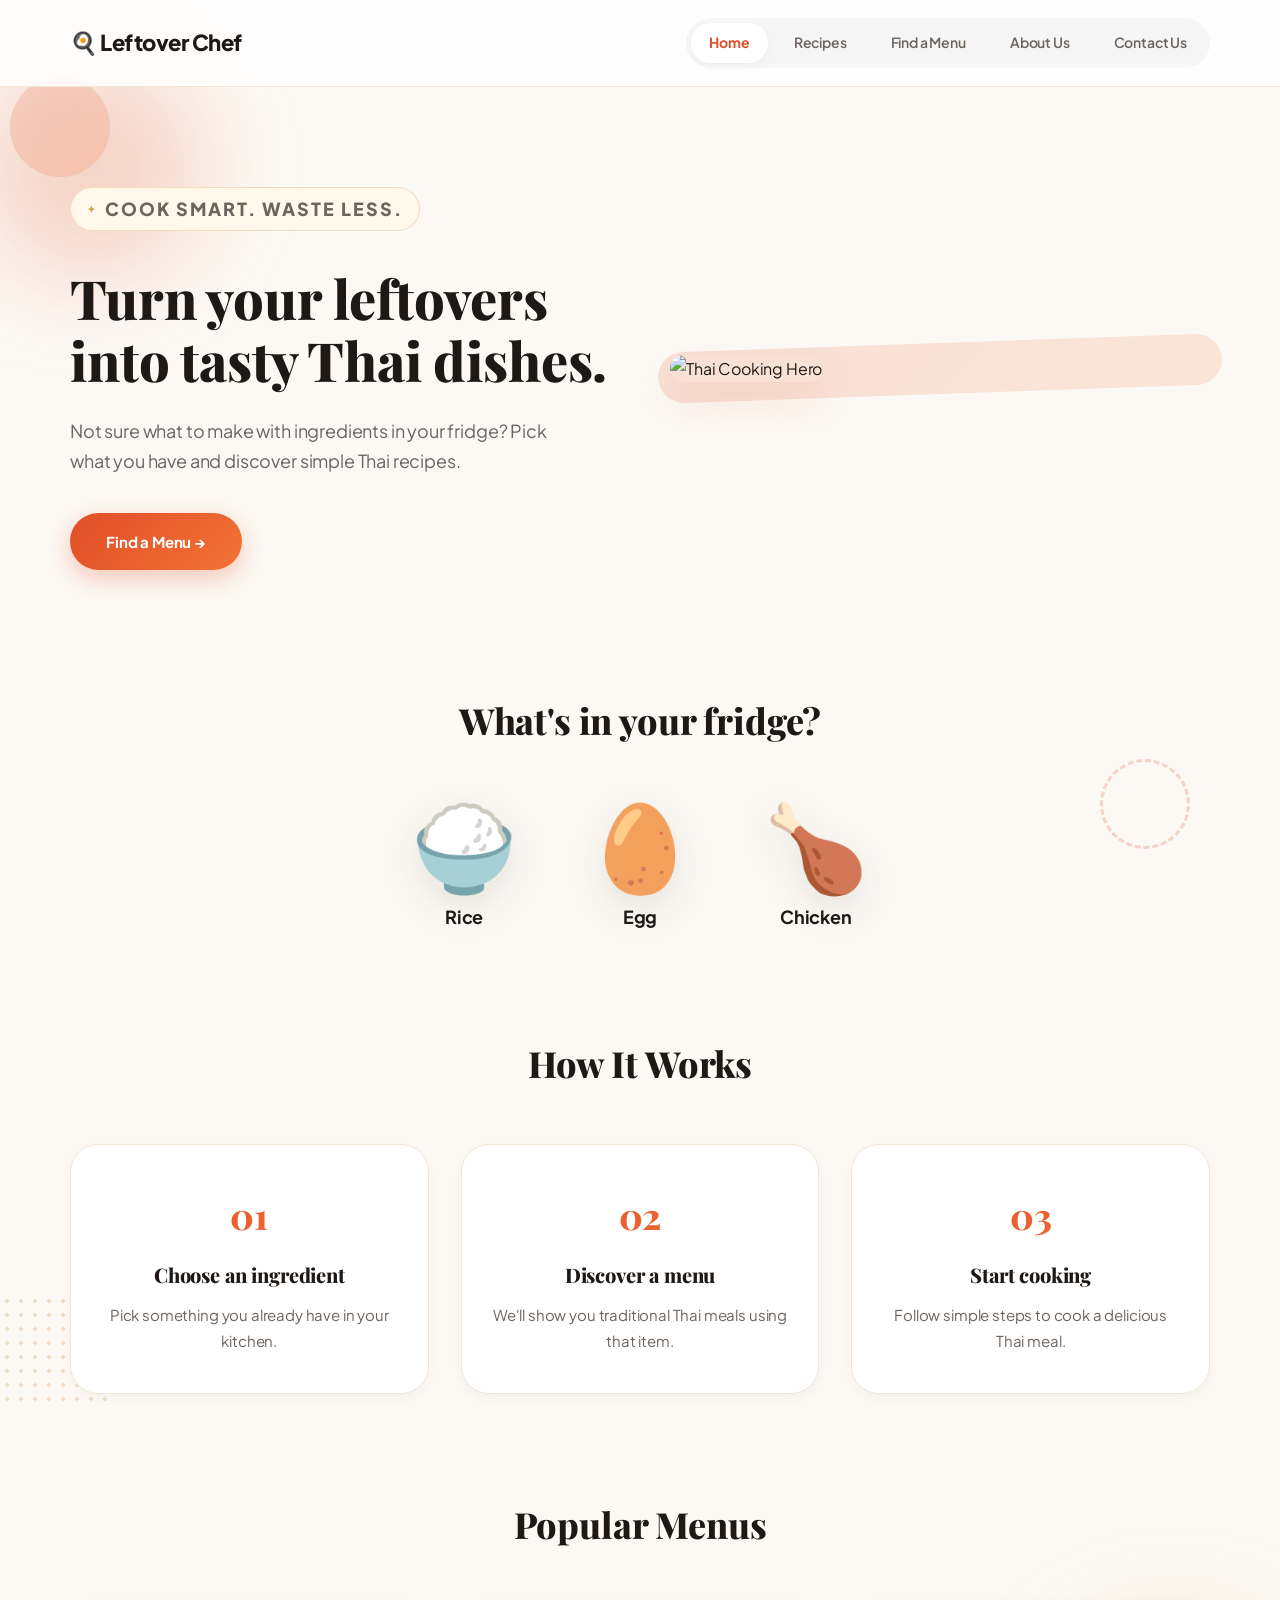
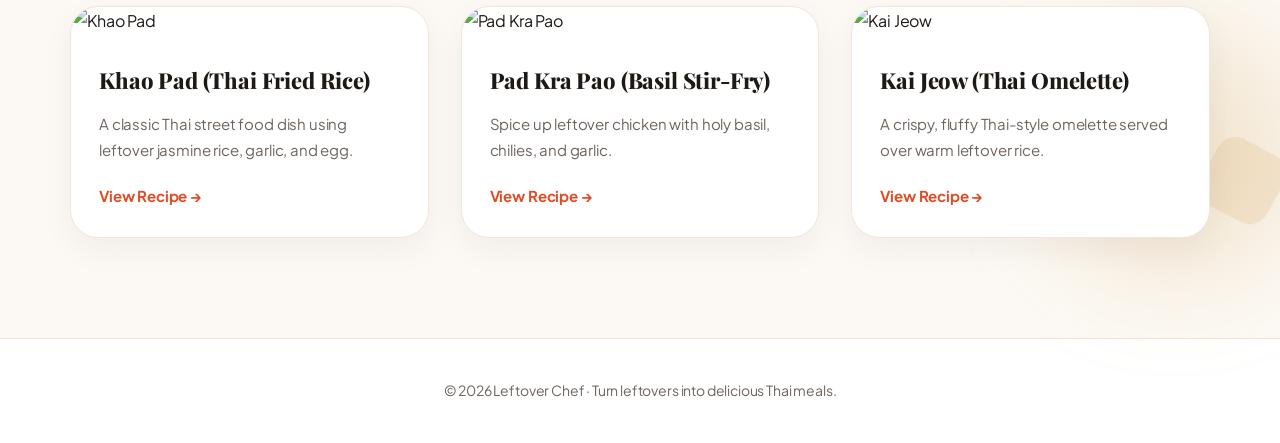
==== commit 241423c7: "Update index.html" ====
--- a/Leftover Chef/index.html
+++ b/Leftover Chef/index.html
@@ -118,7 +118,6 @@
 
   <footer>
     <p>© 2026 Leftover Chef · Turn leftovers into delicious Thai meals.</p>
-    <a href="https://bhubejh.github.io/ThaiNutriCal/home.html">ThaiNutriCal</a>
   </footer>
 
 </body>
